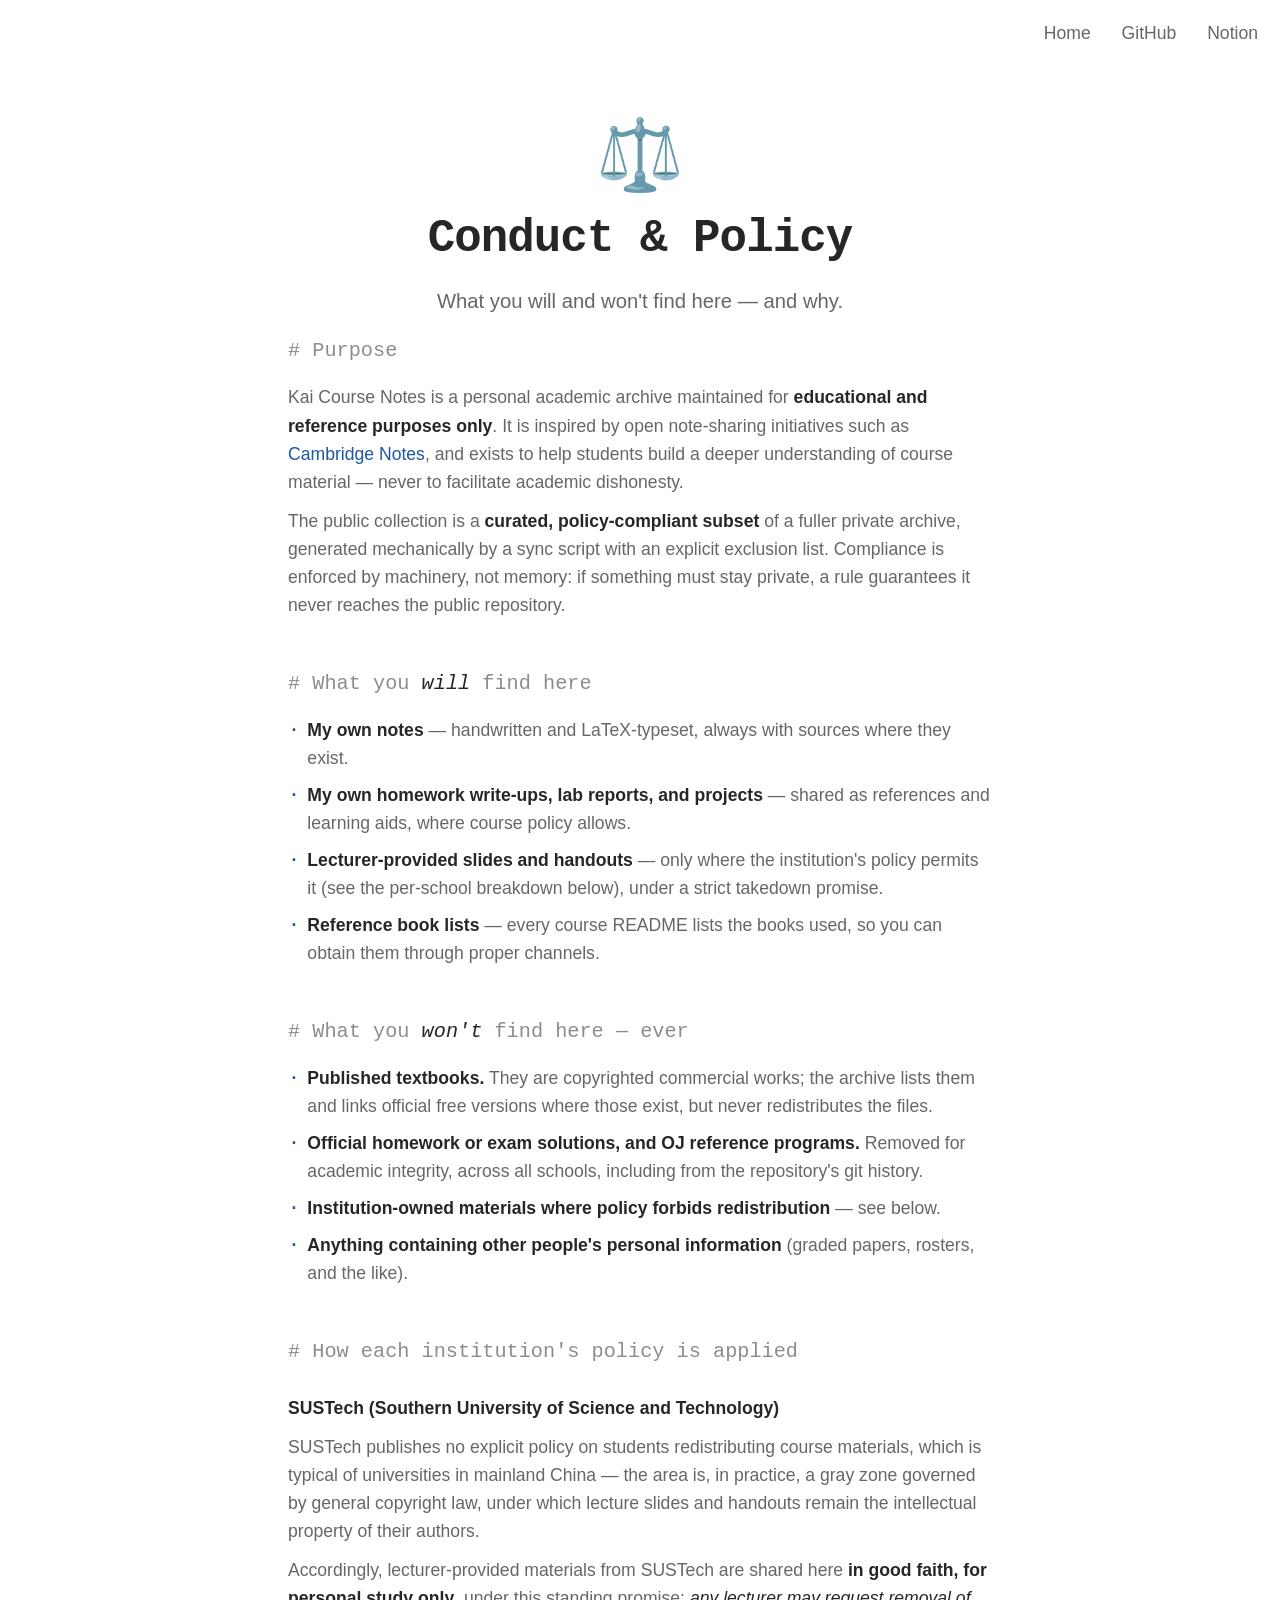
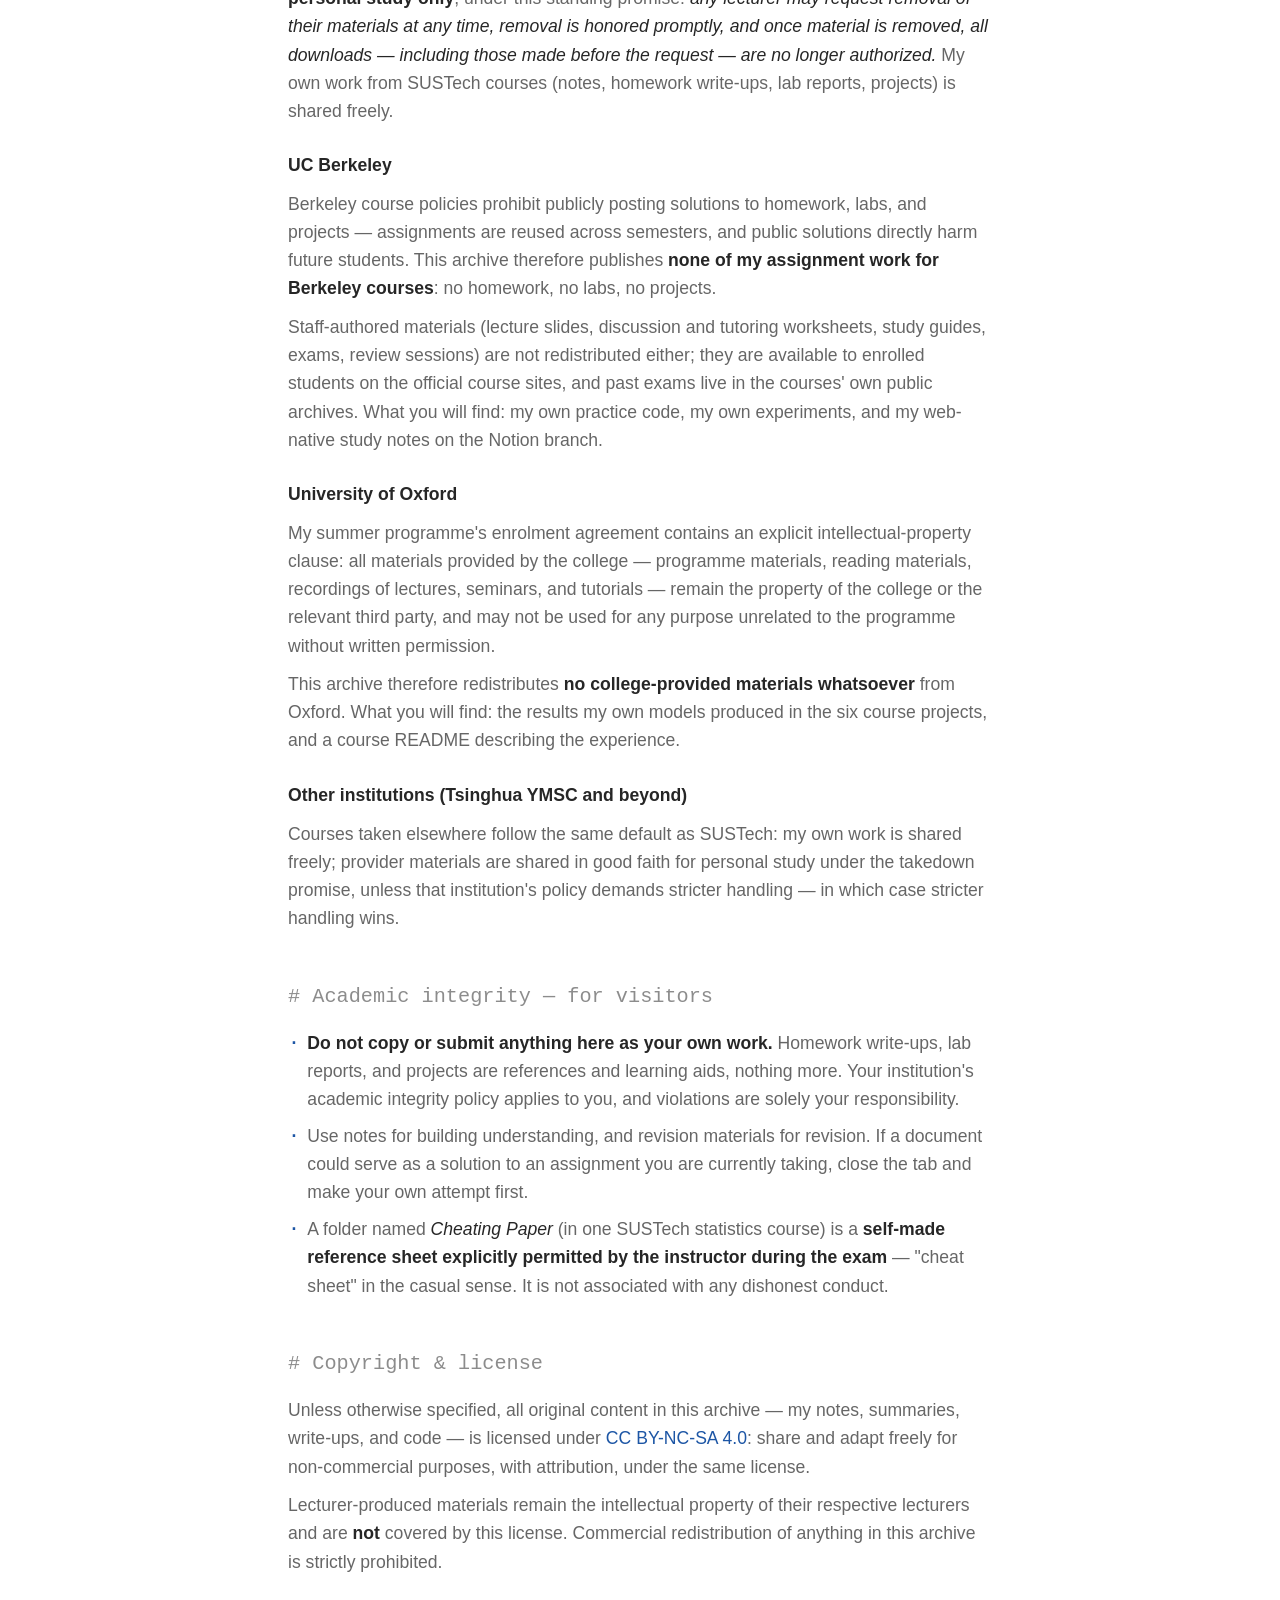
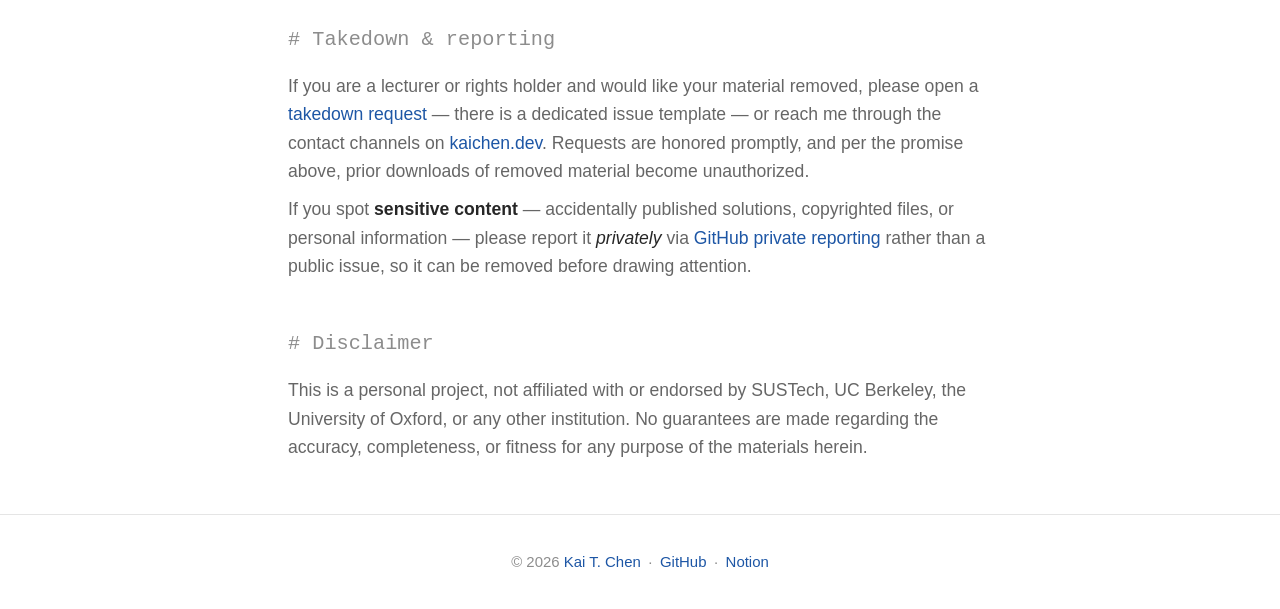
==== conduct.html @ 5faed8dd "Add detailed Conduct & Policy page; nav: drop kaichen.dev, add Conduct Co-Authored-By: Claude Fable " ====
<!DOCTYPE html>
<html lang="en">

<head prefix="og: http://ogp.me/ns#">
	<meta charset="UTF-8"/>

	<title>Code of Conduct &amp; Content Policy — Kai Course Notes</title>

	<meta name="viewport" content="width=device-width, initial-scale=1"/>
	<meta name="description" content="What you will and won't find in Kai Course Notes, how each institution's policy is applied, and how takedown requests work."/>

	<meta property="og:type"        content="website"/>
	<meta property="og:url"         content="https://kai-course-notes.kaichen.dev/conduct"/>
	<meta property="og:title"       content="Code of Conduct &amp; Content Policy — Kai Course Notes"/>
	<meta property="og:description" content="What you will and won't find here, and how each institution's policy is applied."/>
	<meta property="og:locale"      content="en_US"/>
	<meta property="twitter:card"   content="summary"/>

	<link rel="icon" href="data:image/svg+xml,<svg xmlns=%22http://www.w3.org/2000/svg%22 viewBox=%220 0 100 100%22><text y=%22.9em%22 font-size=%2290%22>📚</text></svg>"/>
	<link rel="stylesheet" href="css/main.css"/>
</head>


<body>

<header>
	<nav><ul>
		<li><a href="./">Home</a></li>
		<li><a href="https://github.com/kaiiiichen/Kai-Course-Notes" rel="external">GitHub</a></li>
		<li><a href="https://kai-course-notes.notion.site/main" rel="external">Notion</a></li>
	</ul></nav>
</header>


<main>
	<section id="top">
		<p class="logo" aria-hidden="true">⚖️</p>
		<h1>Conduct &amp; Policy</h1>
		<p class="tagline">What you will and won't find here — and why.</p>
	</section>

	<article class="prose">
		<section>
			<h2>Purpose</h2>
			<p>Kai Course Notes is a personal academic archive maintained for <strong>educational and reference purposes only</strong>. It is inspired by open note-sharing initiatives such as <a href="https://dec41.user.srcf.net/notes/" rel="external">Cambridge Notes</a>, and exists to help students build a deeper understanding of course material — never to facilitate academic dishonesty.</p>
			<p>The public collection is a <strong>curated, policy-compliant subset</strong> of a fuller private archive, generated mechanically by a sync script with an explicit exclusion list. Compliance is enforced by machinery, not memory: if something must stay private, a rule guarantees it never reaches the public repository.</p>
		</section>

		<section>
			<h2>What you <em>will</em> find here</h2>
			<ul>
				<li><strong>My own notes</strong> — handwritten and LaTeX-typeset, always with sources where they exist.</li>
				<li><strong>My own homework write-ups, lab reports, and projects</strong> — shared as references and learning aids, where course policy allows.</li>
				<li><strong>Lecturer-provided slides and handouts</strong> — only where the institution's policy permits it (see the per-school breakdown below), under a strict takedown promise.</li>
				<li><strong>Reference book lists</strong> — every course README lists the books used, so you can obtain them through proper channels.</li>
			</ul>
		</section>

		<section>
			<h2>What you <em>won't</em> find here — ever</h2>
			<ul>
				<li><strong>Published textbooks.</strong> They are copyrighted commercial works; the archive lists them and links official free versions where those exist, but never redistributes the files.</li>
				<li><strong>Official homework or exam solutions, and OJ reference programs.</strong> Removed for academic integrity, across all schools, including from the repository's git history.</li>
				<li><strong>Institution-owned materials where policy forbids redistribution</strong> — see below.</li>
				<li><strong>Anything containing other people's personal information</strong> (graded papers, rosters, and the like).</li>
			</ul>
		</section>

		<section>
			<h2>How each institution's policy is applied</h2>

			<h3>SUSTech (Southern University of Science and Technology)</h3>
			<p>SUSTech publishes no explicit policy on students redistributing course materials, which is typical of universities in mainland China — the area is, in practice, a gray zone governed by general copyright law, under which lecture slides and handouts remain the intellectual property of their authors.</p>
			<p>Accordingly, lecturer-provided materials from SUSTech are shared here <strong>in good faith, for personal study only</strong>, under this standing promise: <em>any lecturer may request removal of their materials at any time, removal is honored promptly, and once material is removed, all downloads — including those made before the request — are no longer authorized.</em> My own work from SUSTech courses (notes, homework write-ups, lab reports, projects) is shared freely.</p>

			<h3>UC Berkeley</h3>
			<p>Berkeley course policies prohibit publicly posting solutions to homework, labs, and projects — assignments are reused across semesters, and public solutions directly harm future students. This archive therefore publishes <strong>none of my assignment work for Berkeley courses</strong>: no homework, no labs, no projects.</p>
			<p>Staff-authored materials (lecture slides, discussion and tutoring worksheets, study guides, exams, review sessions) are not redistributed either; they are available to enrolled students on the official course sites, and past exams live in the courses' own public archives. What you will find: my own practice code, my own experiments, and my web-native study notes on the Notion branch.</p>

			<h3>University of Oxford</h3>
			<p>My summer programme's enrolment agreement contains an explicit intellectual-property clause: all materials provided by the college — programme materials, reading materials, recordings of lectures, seminars, and tutorials — remain the property of the college or the relevant third party, and may not be used for any purpose unrelated to the programme without written permission.</p>
			<p>This archive therefore redistributes <strong>no college-provided materials whatsoever</strong> from Oxford. What you will find: the results my own models produced in the six course projects, and a course README describing the experience.</p>

			<h3>Other institutions (Tsinghua YMSC and beyond)</h3>
			<p>Courses taken elsewhere follow the same default as SUSTech: my own work is shared freely; provider materials are shared in good faith for personal study under the takedown promise, unless that institution's policy demands stricter handling — in which case stricter handling wins.</p>
		</section>

		<section>
			<h2>Academic integrity — for visitors</h2>
			<ul>
				<li><strong>Do not copy or submit anything here as your own work.</strong> Homework write-ups, lab reports, and projects are references and learning aids, nothing more. Your institution's academic integrity policy applies to you, and violations are solely your responsibility.</li>
				<li>Use notes for building understanding, and revision materials for revision. If a document could serve as a solution to an assignment you are currently taking, close the tab and make your own attempt first.</li>
				<li>A folder named <em>Cheating Paper</em> (in one SUSTech statistics course) is a <strong>self-made reference sheet explicitly permitted by the instructor during the exam</strong> — "cheat sheet" in the casual sense. It is not associated with any dishonest conduct.</li>
			</ul>
		</section>

		<section>
			<h2>Copyright &amp; license</h2>
			<p>Unless otherwise specified, all original content in this archive — my notes, summaries, write-ups, and code — is licensed under <a href="https://creativecommons.org/licenses/by-nc-sa/4.0/" rel="external">CC BY-NC-SA 4.0</a>: share and adapt freely for non-commercial purposes, with attribution, under the same license.</p>
			<p>Lecturer-produced materials remain the intellectual property of their respective lecturers and are <strong>not</strong> covered by this license. Commercial redistribution of anything in this archive is strictly prohibited.</p>
		</section>

		<section>
			<h2>Takedown &amp; reporting</h2>
			<p>If you are a lecturer or rights holder and would like your material removed, please open a <a href="https://github.com/kaiiiichen/Kai-Course-Notes/issues/new/choose" rel="external">takedown request</a> — there is a dedicated issue template — or reach me through the contact channels on <a href="https://kaichen.dev" rel="external">kaichen.dev</a>. Requests are honored promptly, and per the promise above, prior downloads of removed material become unauthorized.</p>
			<p>If you spot <strong>sensitive content</strong> — accidentally published solutions, copyrighted files, or personal information — please report it <em>privately</em> via <a href="https://github.com/kaiiiichen/Kai-Course-Notes/security/advisories/new" rel="external">GitHub private reporting</a> rather than a public issue, so it can be removed before drawing attention.</p>
		</section>

		<section>
			<h2>Disclaimer</h2>
			<p>This is a personal project, not affiliated with or endorsed by SUSTech, UC Berkeley, the University of Oxford, or any other institution. No guarantees are made regarding the accuracy, completeness, or fitness for any purpose of the materials herein.</p>
		</section>
	</article>
</main>


<footer>
	<p class="copyright">© 2026 <a href="https://kaichen.dev" rel="external author">Kai T. Chen</a>&ensp;·&ensp;<a href="https://github.com/kaiiiichen/Kai-Course-Notes" rel="external">GitHub</a>&ensp;·&ensp;<a href="https://kai-course-notes.notion.site/main" rel="external">Notion</a></p>
</footer>
</body>
</html>
---- css/main.css ----
@charset "UTF-8";

/* == base ============================================================== */

:root {
	color-scheme: light dark;

	--background: light-dark(white, hsl(220, 18%, 7%));
	--text: light-dark(hsla(0, 0%, 0%, .85), hsla(0, 0%, 100%, .9));
	--secondary-text: light-dark(hsla(0, 0%, 0%, .6), hsla(0, 0%, 100%, .62));
	--tertiary-text: light-dark(hsla(0, 0%, 0%, .45), hsla(0, 0%, 100%, .45));
	--separator: light-dark(hsla(0, 0%, 0%, .1), hsla(0, 0%, 100%, .12));
	--card-background: light-dark(hsla(0, 0%, 0%, .03), hsla(0, 0%, 100%, .05));

	/* scholarly ink blue; brightened on dark surfaces for legibility */
	--ink: hsl(215, 70%, 38%);
	--accent: light-dark(var(--ink), hsl(215, 85%, 70%));

	--mono: ui-monospace, 'SF Mono', 'Menlo', 'Cascadia Mono', monospace;
}

* {
	margin: 0;
	padding: 0;
}

html {
	/* global type scale: all rem-based sizes and widths grow together */
	font-size: 110%;
}

body {
	font: 1rem/1.6 -apple-system, BlinkMacSystemFont, 'SF Pro', 'Helvetica Neue', 'Segoe UI', sans-serif;
	color: var(--text);
	background: var(--background);
	-webkit-text-size-adjust: 100%;
}

a {
	color: var(--accent);
	text-decoration: none;
}
a:hover {
	text-decoration: underline;
}

h2 {
	font-size: 1.5rem;
	font-weight: 600;
	text-align: center;
	margin-block-end: 2rem;
}

main > section {
	padding: 3rem 1.25rem;
}


/* == header ============================================================ */

header nav ul {
	display: flex;
	justify-content: flex-end;
	gap: 1.75rem;
	list-style: none;
	padding: 1.1rem 1.25rem;
}

header nav a {
	color: var(--secondary-text);
	font-size: 1rem;
}
header nav a:hover {
	color: var(--accent);
	text-decoration: none;
}


/* == hero ============================================================== */

#top {
	text-align: center;
	padding-block-start: 3rem;
	padding-block-end: 1rem;
}

.logo {
	font-size: 4rem;
	line-height: 1;
	margin-block-end: 0.75rem;
}

#top h1 {
	font-family: var(--mono);
	font-size: 2.6rem;
	font-weight: 700;
	letter-spacing: -0.02em;
	margin-block-start: 0.5rem;
}

.tagline {
	font-size: 1.15rem;
	color: var(--secondary-text);
	margin-block-start: 0.5rem;
}

#latest {
	margin-block-start: 2rem;
}

.badge {
	display: inline-block;
	padding: 0.65em 1.5em;
	border: 1px solid var(--separator);
	border-radius: 2em;
	font-size: 0.95rem;
	font-weight: 500;
	color: var(--secondary-text);
	background: var(--card-background);
	cursor: default;
}

.phase {
	font-family: var(--mono);
	font-size: 0.8rem;
	color: var(--tertiary-text);
	margin-block-start: 1rem;
}


/* == how =============================================================== */

#how {
	max-width: 60rem;
	margin-inline: auto;
	padding-block-end: 1rem;
}

#how > div {
	display: grid;
	grid-template-columns: repeat(auto-fit, minmax(16rem, 1fr));
	gap: 1.25rem;
}

#how > div > section {
	padding: 1.4rem 1.5rem;
	background: var(--card-background);
	border-radius: 14px;
}

#how h3 {
	font-size: 1.05rem;
	font-weight: 600;
	margin-block-end: 0.4rem;
}

#how p {
	font-size: 0.925rem;
	color: var(--secondary-text);
}


/* == course sections =================================================== */

#sustech, #berkeley, #oxford, #other {
	max-width: 60rem;
	margin-inline: auto;
}

#sustech h2, #berkeley h2, #oxford h2, #other h2 {
	font-family: var(--mono);
	font-weight: 500;
	color: var(--tertiary-text);
}
#sustech h2::before, #berkeley h2::before, #oxford h2::before, #other h2::before {
	content: '# ';
}

.group {
	font-family: var(--mono);
	font-size: 0.85rem;
	font-weight: 500;
	letter-spacing: 0.08em;
	text-transform: uppercase;
	color: var(--tertiary-text);
	margin-block: 1.75rem 0.9rem;
}

.grid {
	display: grid;
	grid-template-columns: repeat(auto-fill, minmax(16rem, 1fr));
	gap: 1.25rem;
}

.card {
	display: flex;
	flex-direction: column;
	padding: 1.3rem 1.5rem;
	background: var(--card-background);
	border-radius: 14px;
}

.card .code {
	font-family: var(--mono);
	font-size: 0.75rem;
	letter-spacing: 0.06em;
	color: var(--tertiary-text);
}

.card h3 {
	font-size: 1rem;
	font-weight: 600;
	line-height: 1.4;
	margin-block: 0.25rem 0.35rem;
}

.card h3 a {
	color: var(--text);
}
.card h3 a:hover {
	color: var(--accent);
	text-decoration: none;
}

.card .term {
	font-size: 0.85rem;
	color: var(--tertiary-text);
}

.card .links {
	margin-block-start: auto;
	padding-block-start: 0.8rem;
	font-size: 0.875rem;
	font-weight: 500;
}

.card .links a + a {
	margin-inline-start: 1.1rem;
}


/* == develop =========================================================== */

#develop {
	text-align: center;
	padding-block: 4.5rem;
}

#develop h3 {
	font-size: 1.05rem;
	font-weight: 600;
}

#develop p {
	color: var(--secondary-text);
	max-width: 32rem;
	margin: 0.5rem auto 0;
}

#develop .github {
	display: inline-block;
	margin-block-start: 1.75rem;
	padding: 0.65em 1.5em;
	border: 1px solid var(--accent);
	border-radius: 2em;
	font-size: 0.95rem;
	font-weight: 500;
}
#develop .github:hover {
	background: var(--accent);
	color: var(--background);
	text-decoration: none;
}


/* == footer ============================================================ */

footer {
	border-block-start: 1px solid var(--separator);
	padding: 2rem 1.5rem;
	text-align: center;
}

footer .copyright {
	font-size: 0.85rem;
	color: var(--tertiary-text);
}


/* == prose (conduct page) ============================================== */

.prose {
	max-width: 40rem;
	margin-inline: auto;
	padding: 0 1.25rem 3rem;
}

.prose section + section {
	margin-block-start: 2.75rem;
}

.prose h2 {
	font-family: var(--mono);
	font-size: 1.15rem;
	font-weight: 500;
	text-align: start;
	color: var(--tertiary-text);
	margin-block-end: 0.9rem;
}
.prose h2::before { content: '# '; }

.prose h3 {
	font-size: 1rem;
	font-weight: 600;
	margin-block: 1.5rem 0.4rem;
}

.prose p {
	color: var(--secondary-text);
	margin-block-start: 0.6rem;
}

.prose strong, .prose em {
	color: var(--text);
}

.prose ul {
	list-style: none;
	margin-block-start: 0.6rem;
}

.prose li {
	color: var(--secondary-text);
	padding-inline-start: 1.1rem;
	position: relative;
}

.prose li + li {
	margin-block-start: 0.5rem;
}

.prose li::before {
	content: '·';
	position: absolute;
	inset-inline-start: 0.2rem;
	color: var(--accent);
	font-weight: 700;
}
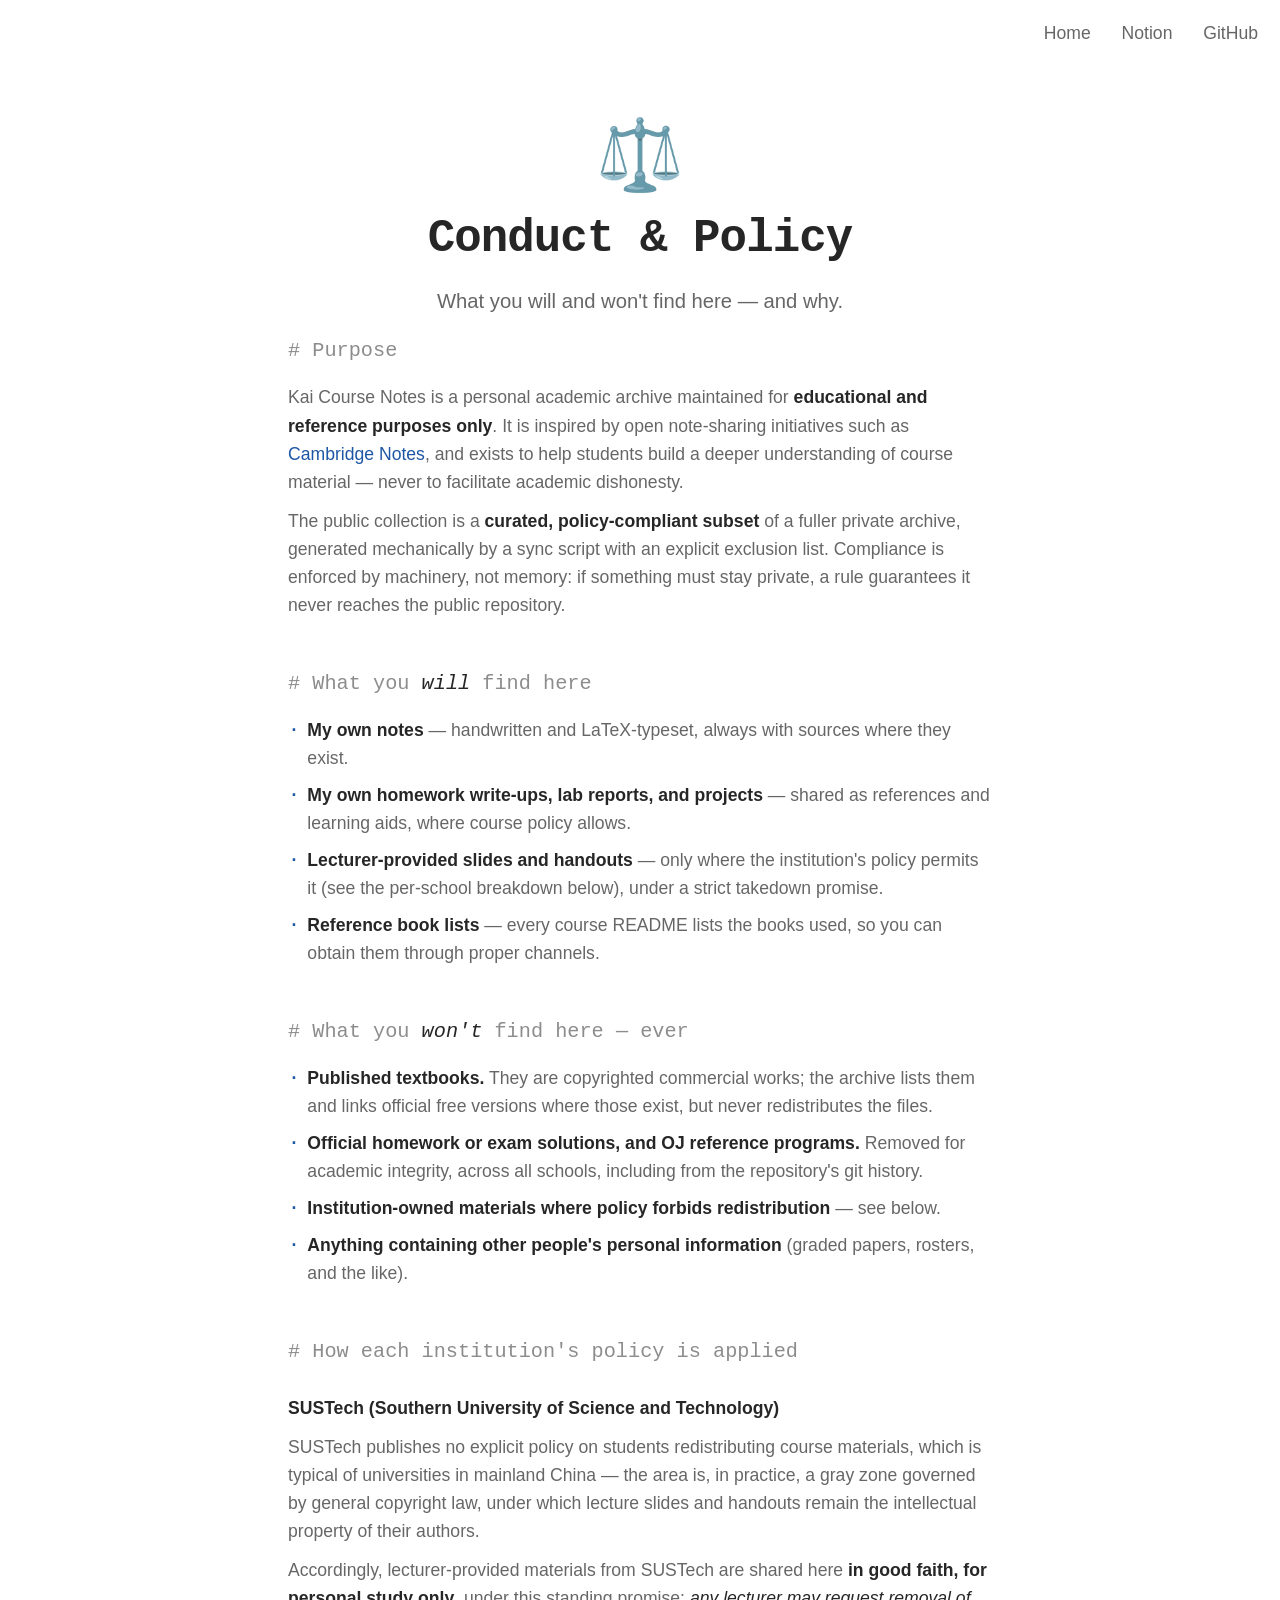
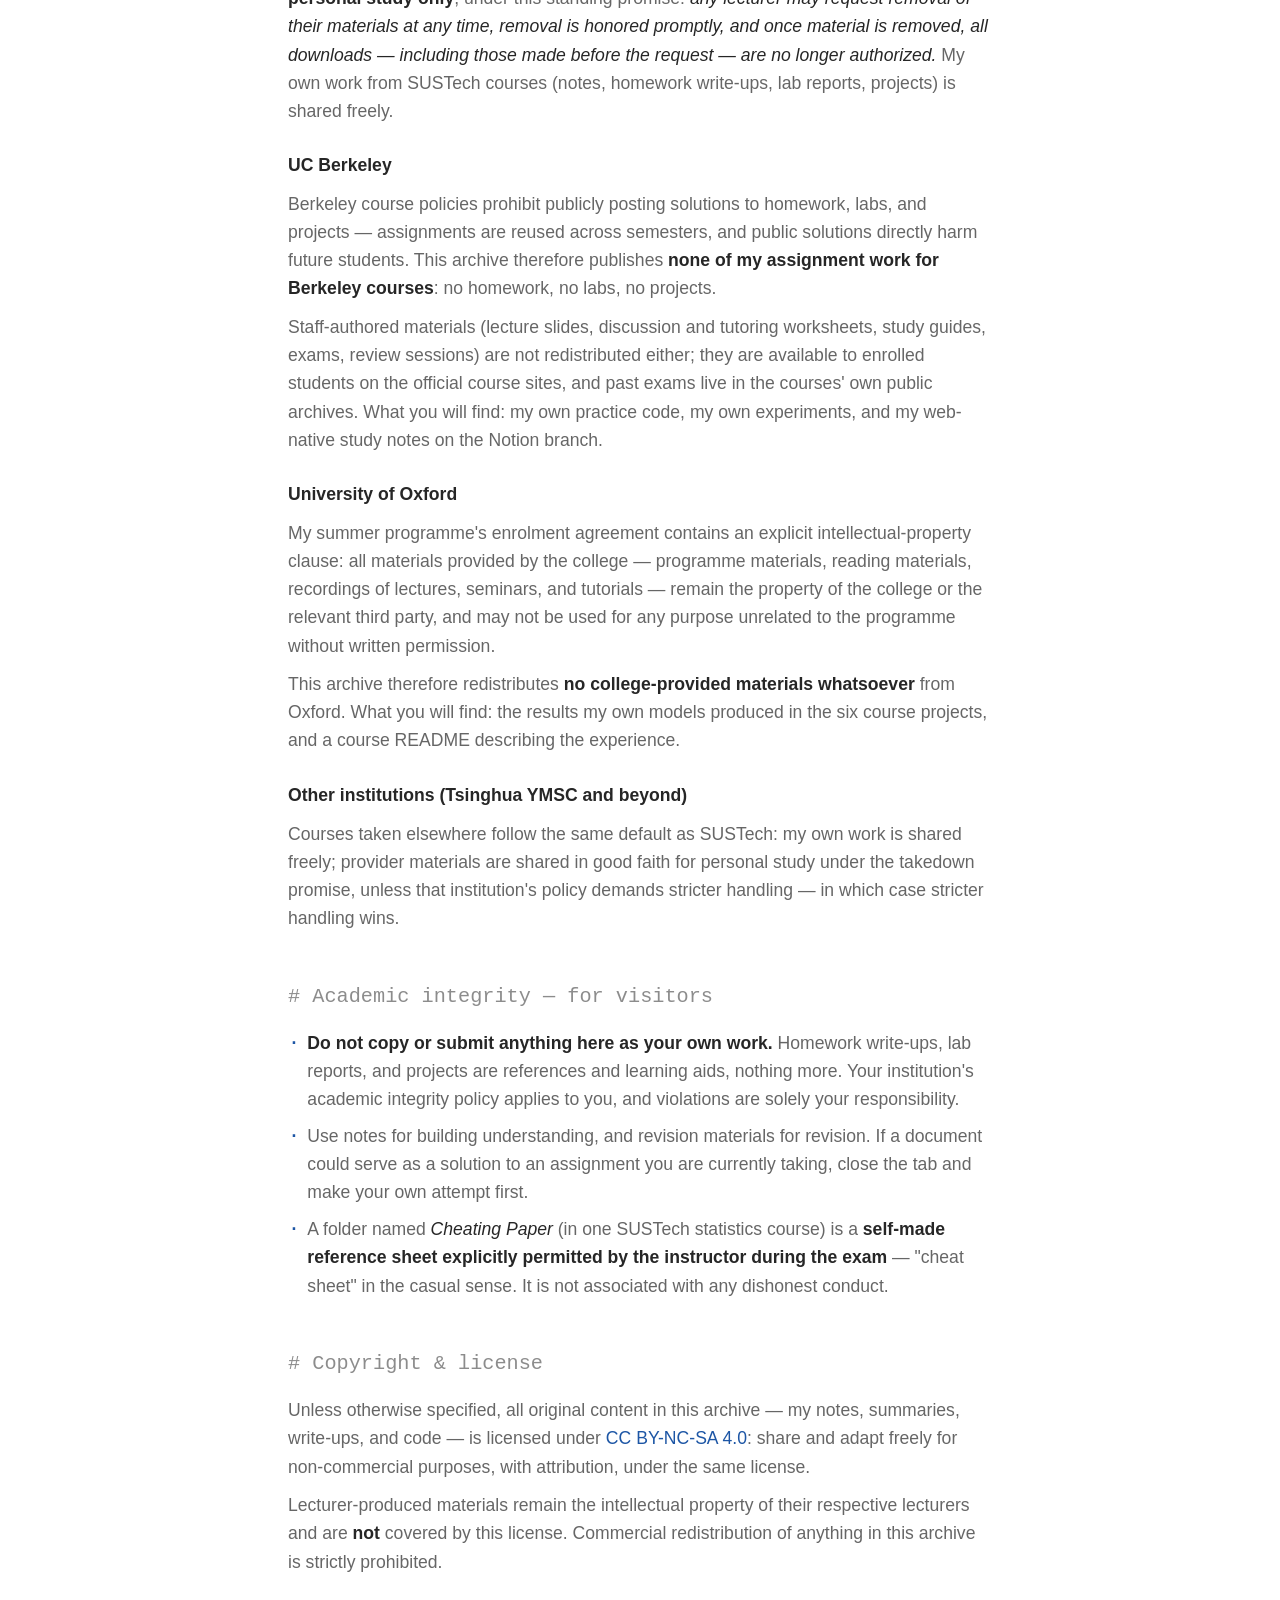
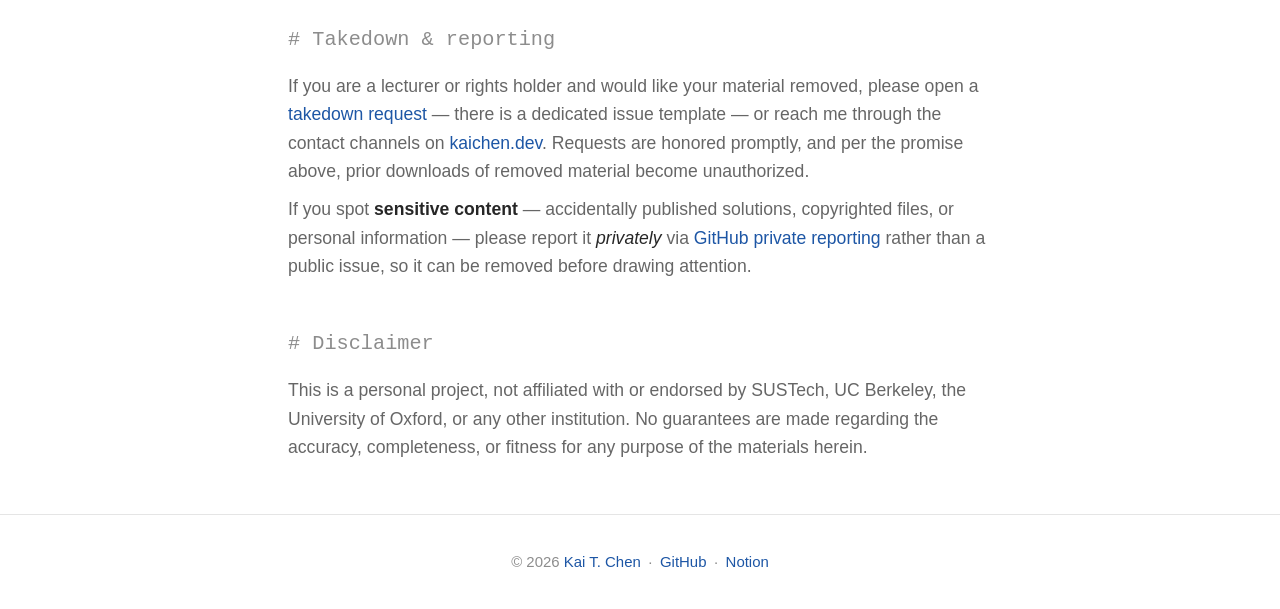
==== commit eaf66140: "Nav order: Conduct · Notion · GitHub Co-Authored-By: Claude Fable 5 <noreply@anthropic.com>" ====
--- a/conduct.html
+++ b/conduct.html
@@ -26,8 +26,8 @@
 <header>
 	<nav><ul>
 		<li><a href="./">Home</a></li>
+		<li><a href="https://kai-course-notes.notion.site/main" rel="external">Notion</a></li>
 		<li><a href="https://github.com/kaiiiichen/Kai-Course-Notes" rel="external">GitHub</a></li>
-		<li><a href="https://kai-course-notes.notion.site/main" rel="external">Notion</a></li>
 	</ul></nav>
 </header>
 
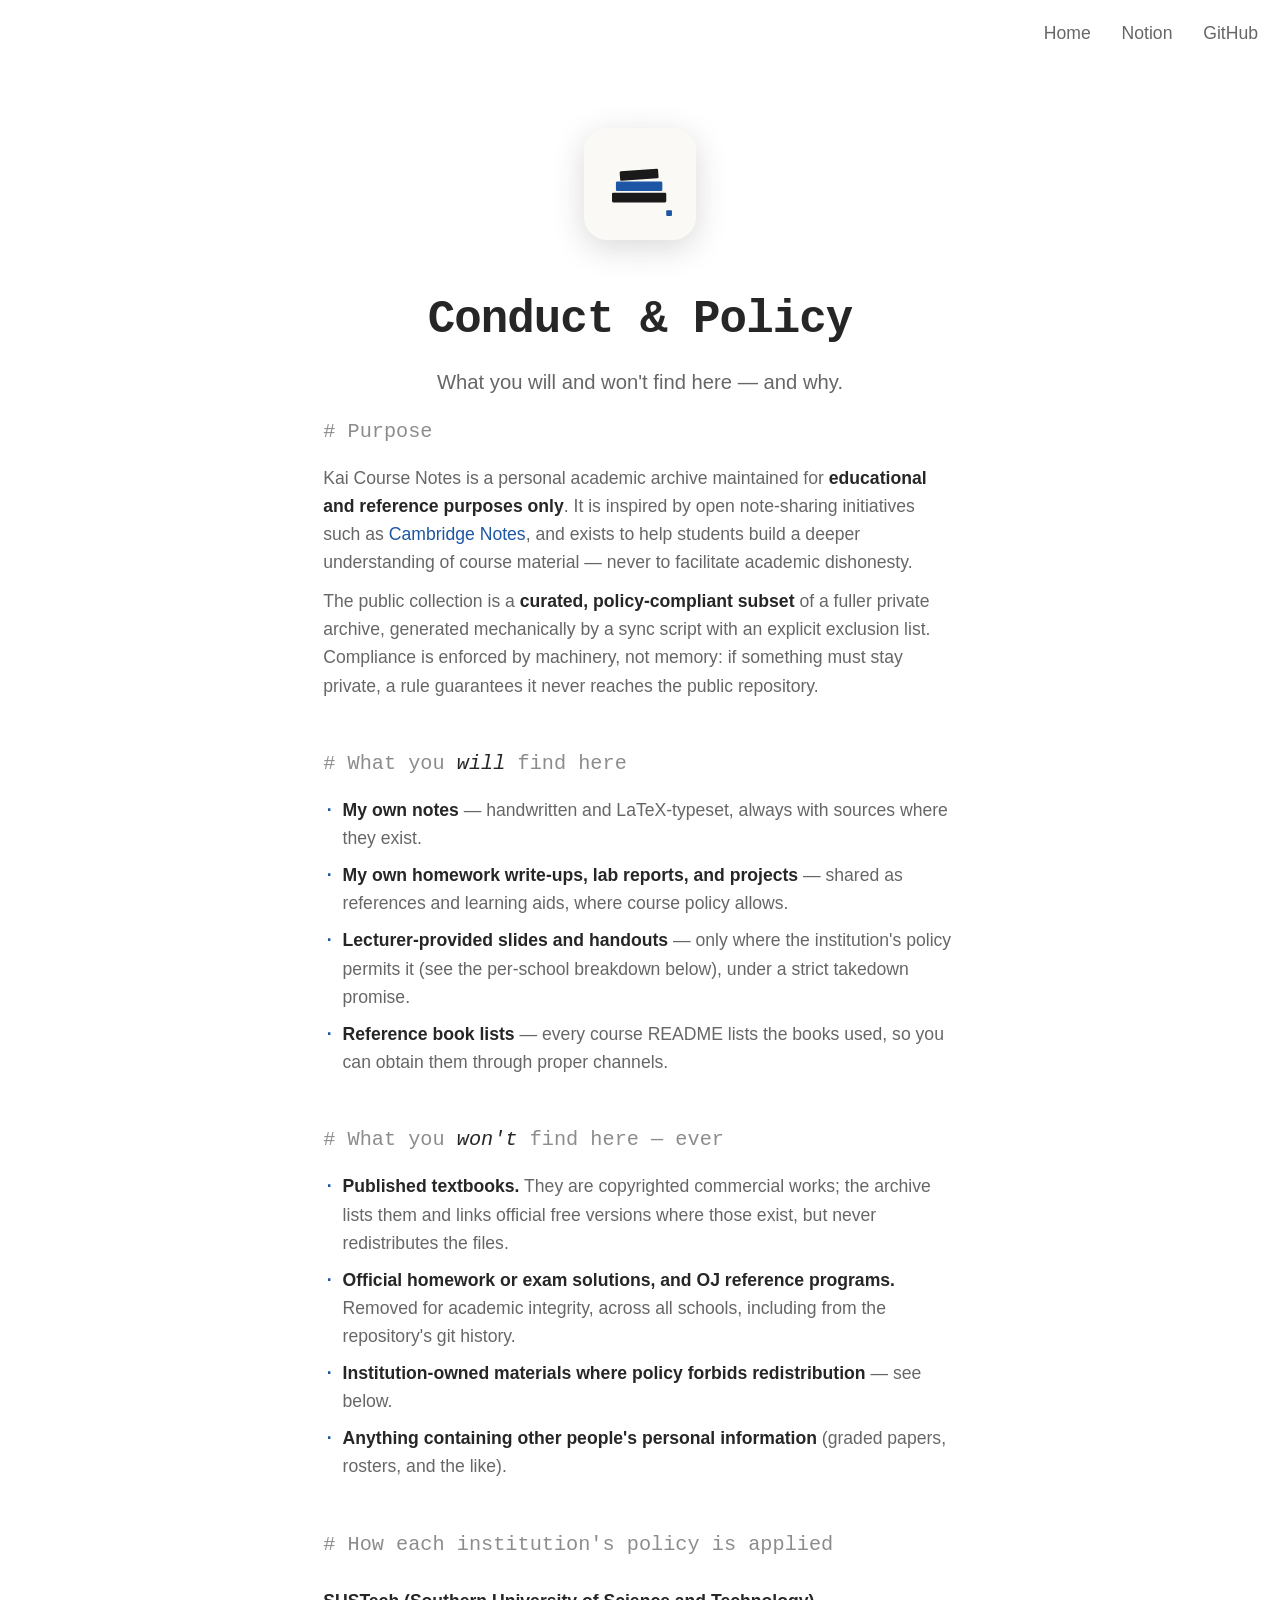
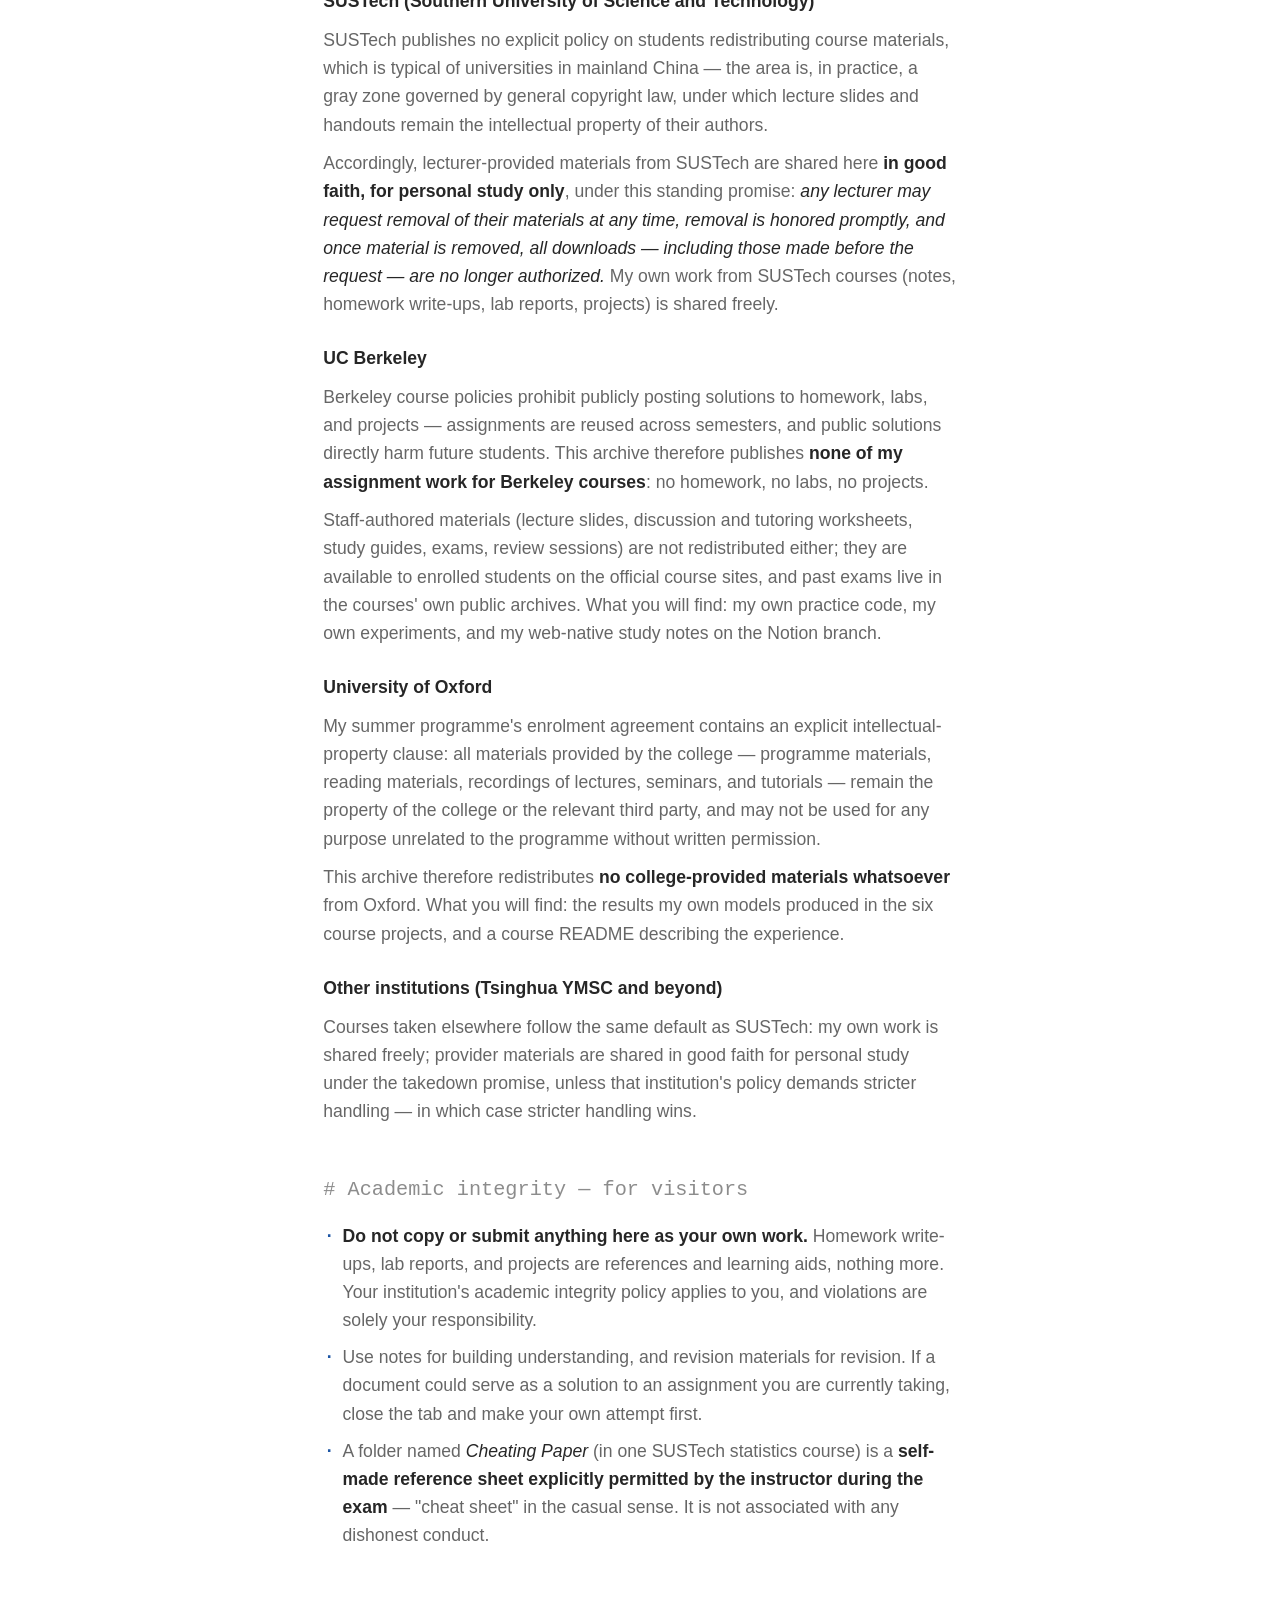
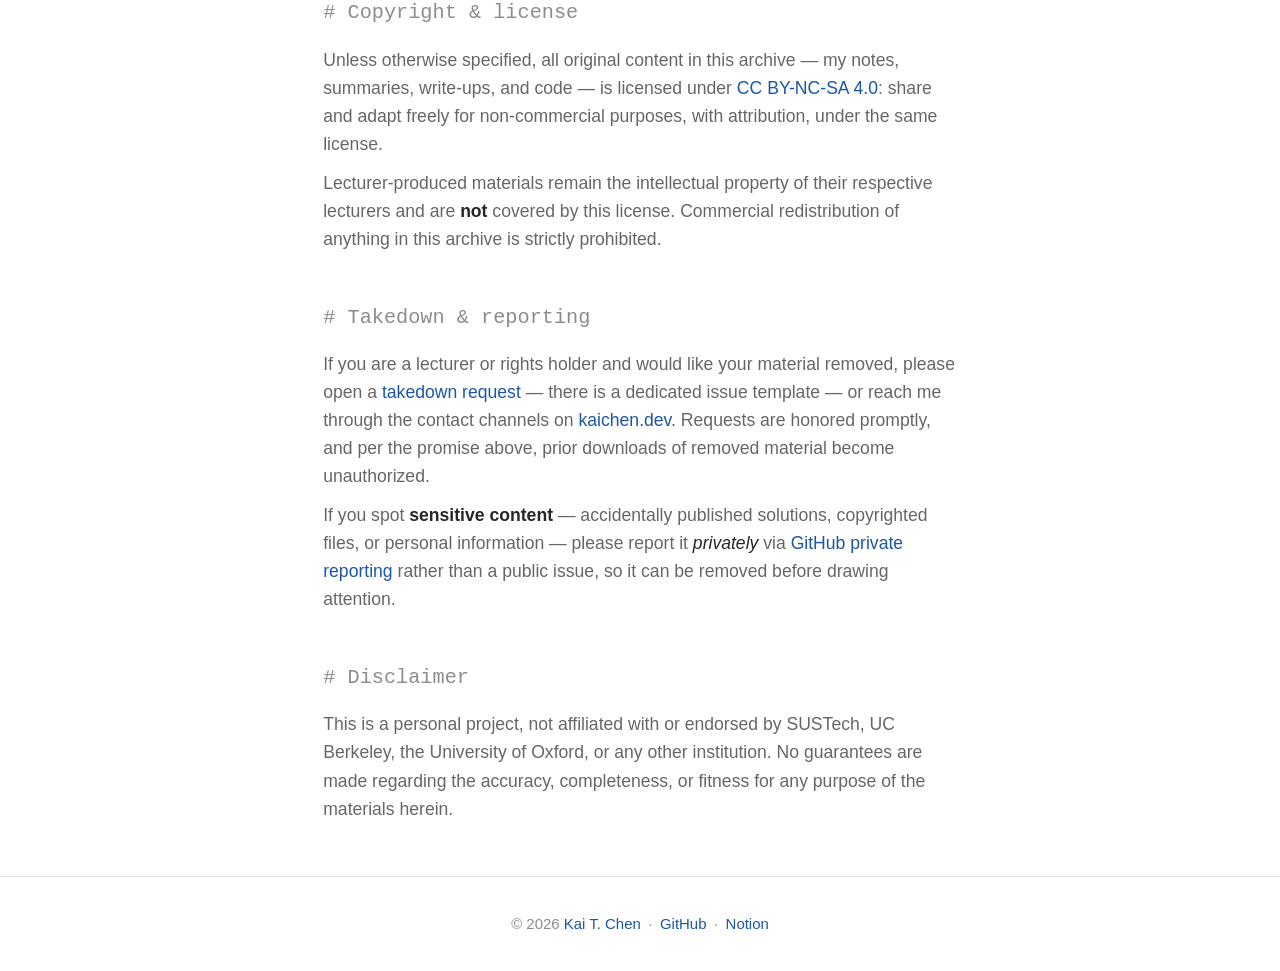
==== commit 9ab581c9: "Precise style alignment with sibling sites (SVG logo tile with shadow, hero metrics, type scale) + f" ====
--- a/conduct.html
+++ b/conduct.html
@@ -10,13 +10,13 @@
 	<meta name="description" content="What you will and won't find in Kai Course Notes, how each institution's policy is applied, and how takedown requests work."/>
 
 	<meta property="og:type"        content="website"/>
-	<meta property="og:url"         content="https://kai-course-notes.kaichen.dev/conduct"/>
+	<meta property="og:url"         content="https://kai-course-notes.kaichen.dev/conduct.html"/>
 	<meta property="og:title"       content="Code of Conduct &amp; Content Policy — Kai Course Notes"/>
 	<meta property="og:description" content="What you will and won't find here, and how each institution's policy is applied."/>
 	<meta property="og:locale"      content="en_US"/>
 	<meta property="twitter:card"   content="summary"/>
 
-	<link rel="icon" href="data:image/svg+xml,<svg xmlns=%22http://www.w3.org/2000/svg%22 viewBox=%220 0 100 100%22><text y=%22.9em%22 font-size=%2290%22>📚</text></svg>"/>
+	<link rel="icon" href="img/logo.svg" type="image/svg+xml"/>
 	<link rel="stylesheet" href="css/main.css"/>
 </head>
 
@@ -34,7 +34,7 @@
 
 <main>
 	<section id="top">
-		<p class="logo" aria-hidden="true">⚖️</p>
+		<img src="img/logo.svg" width="112" height="112" class="logo" alt="Kai Course Notes logo"/>
 		<h1>Conduct &amp; Policy</h1>
 		<p class="tagline">What you will and won't find here — and why.</p>
 	</section>
--- a/css/main.css
+++ b/css/main.css
@@ -51,6 +51,11 @@
 	margin-block-end: 2rem;
 }
 
+h3 {
+	font-size: 1.05rem;
+	font-weight: 600;
+}
+
 main > section {
 	padding: 3rem 1.25rem;
 }
@@ -80,14 +85,14 @@
 
 #top {
 	text-align: center;
-	padding-block-start: 3rem;
+	padding-block-start: 3.5rem;
 	padding-block-end: 1rem;
 }
 
 .logo {
-	font-size: 4rem;
-	line-height: 1;
-	margin-block-end: 0.75rem;
+	border-radius: 24px;
+	box-shadow: 0 8px 32px light-dark(hsla(0, 10%, 20%, .18), hsla(0, 0%, 0%, .55));
+	margin-block-end: 1.5rem;
 }
 
 #top h1 {
@@ -148,9 +153,10 @@
 	border-radius: 14px;
 }
 
-#how h3 {
+#how h2 {
 	font-size: 1.05rem;
 	font-weight: 600;
+	text-align: start;
 	margin-block-end: 0.4rem;
 }
 
@@ -208,8 +214,6 @@
 }
 
 .card h3 {
-	font-size: 1rem;
-	font-weight: 600;
 	line-height: 1.4;
 	margin-block: 0.25rem 0.35rem;
 }
@@ -290,7 +294,7 @@
 /* == prose (conduct page) ============================================== */
 
 .prose {
-	max-width: 40rem;
+	max-width: 36rem;
 	margin-inline: auto;
 	padding: 0 1.25rem 3rem;
 }
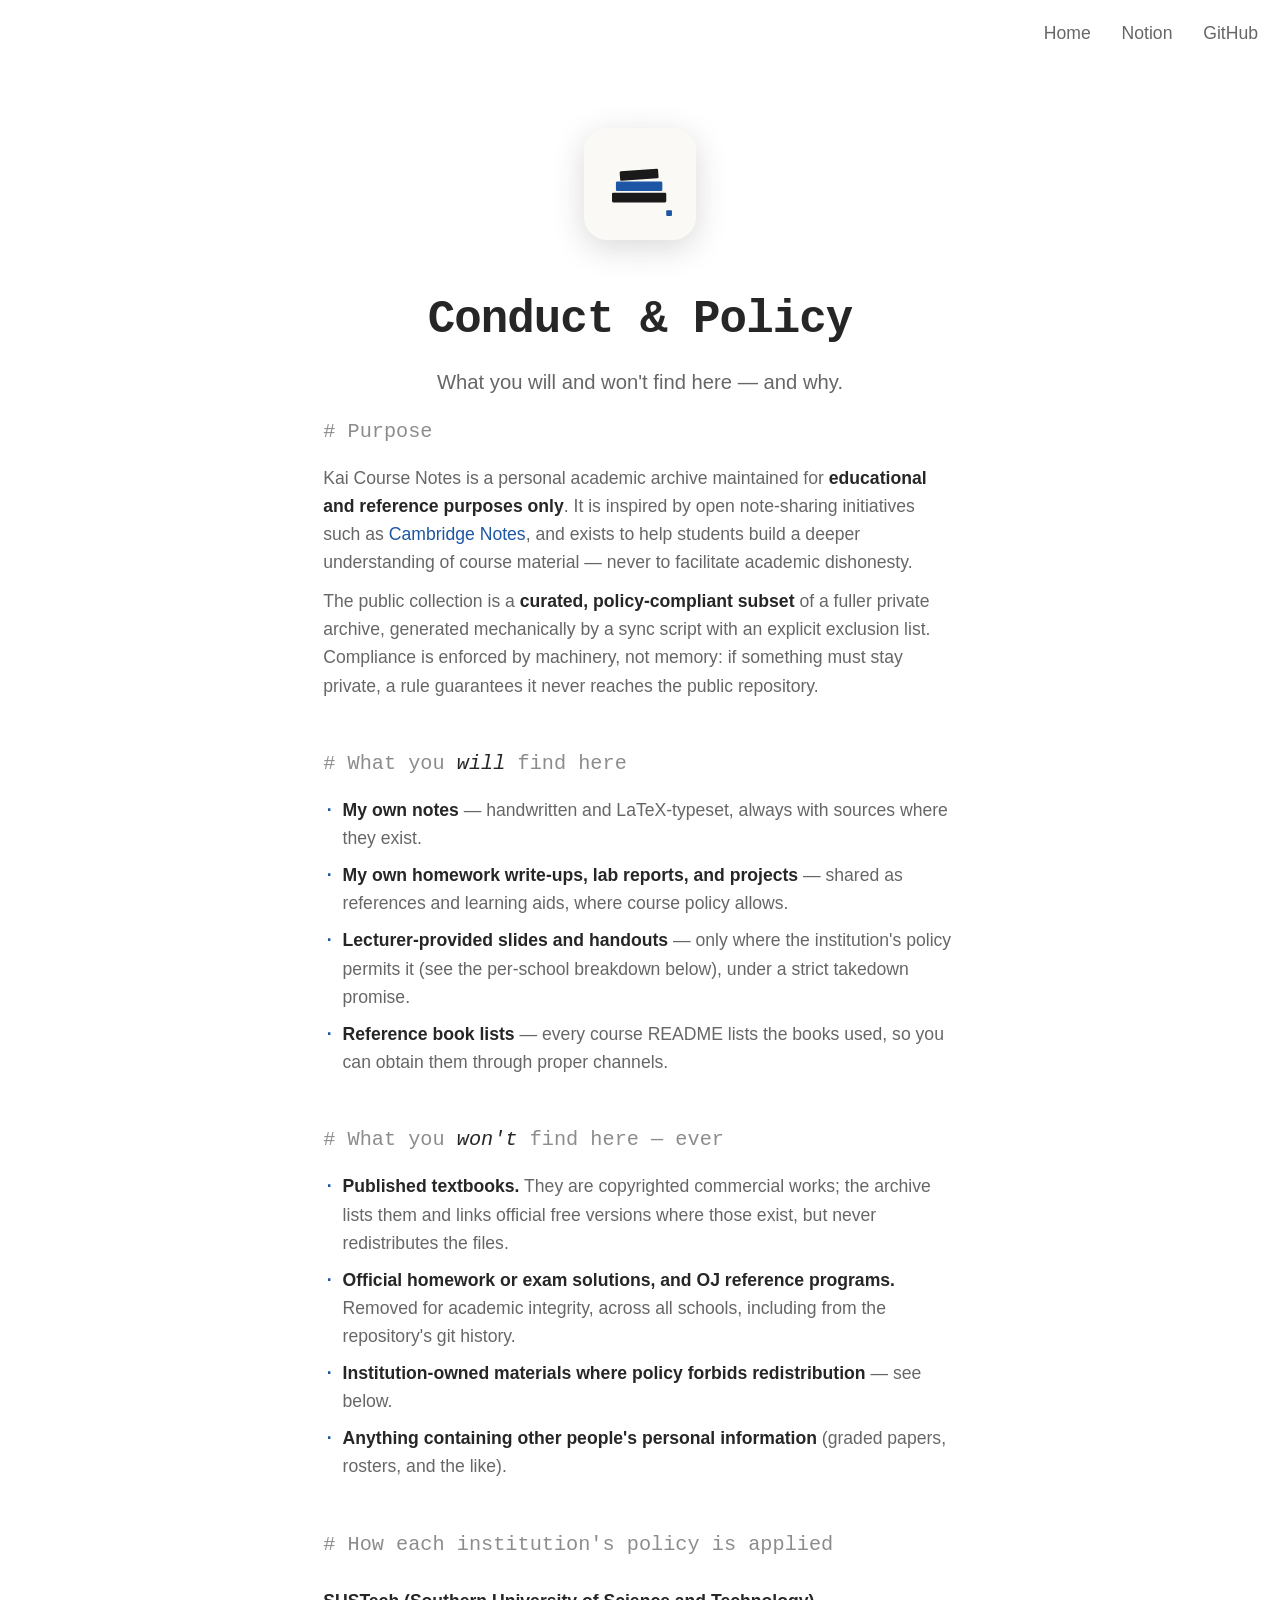
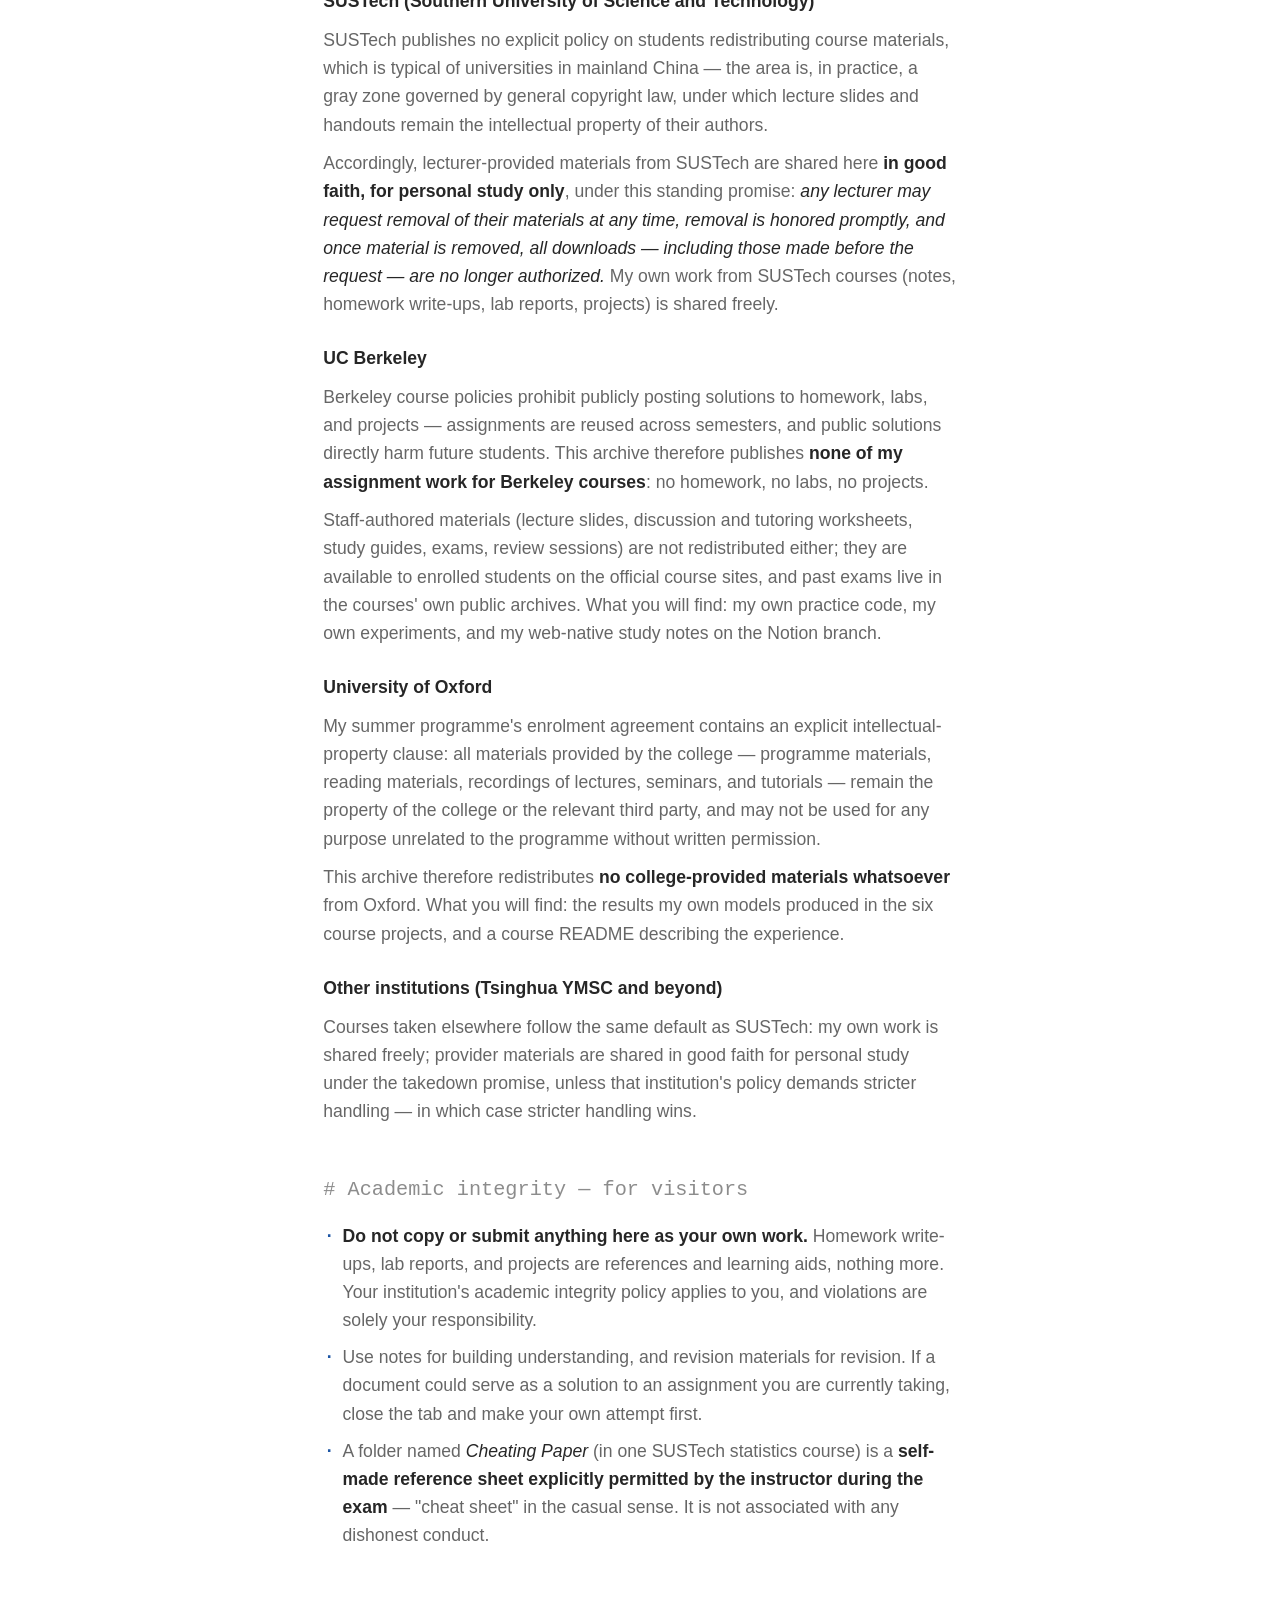
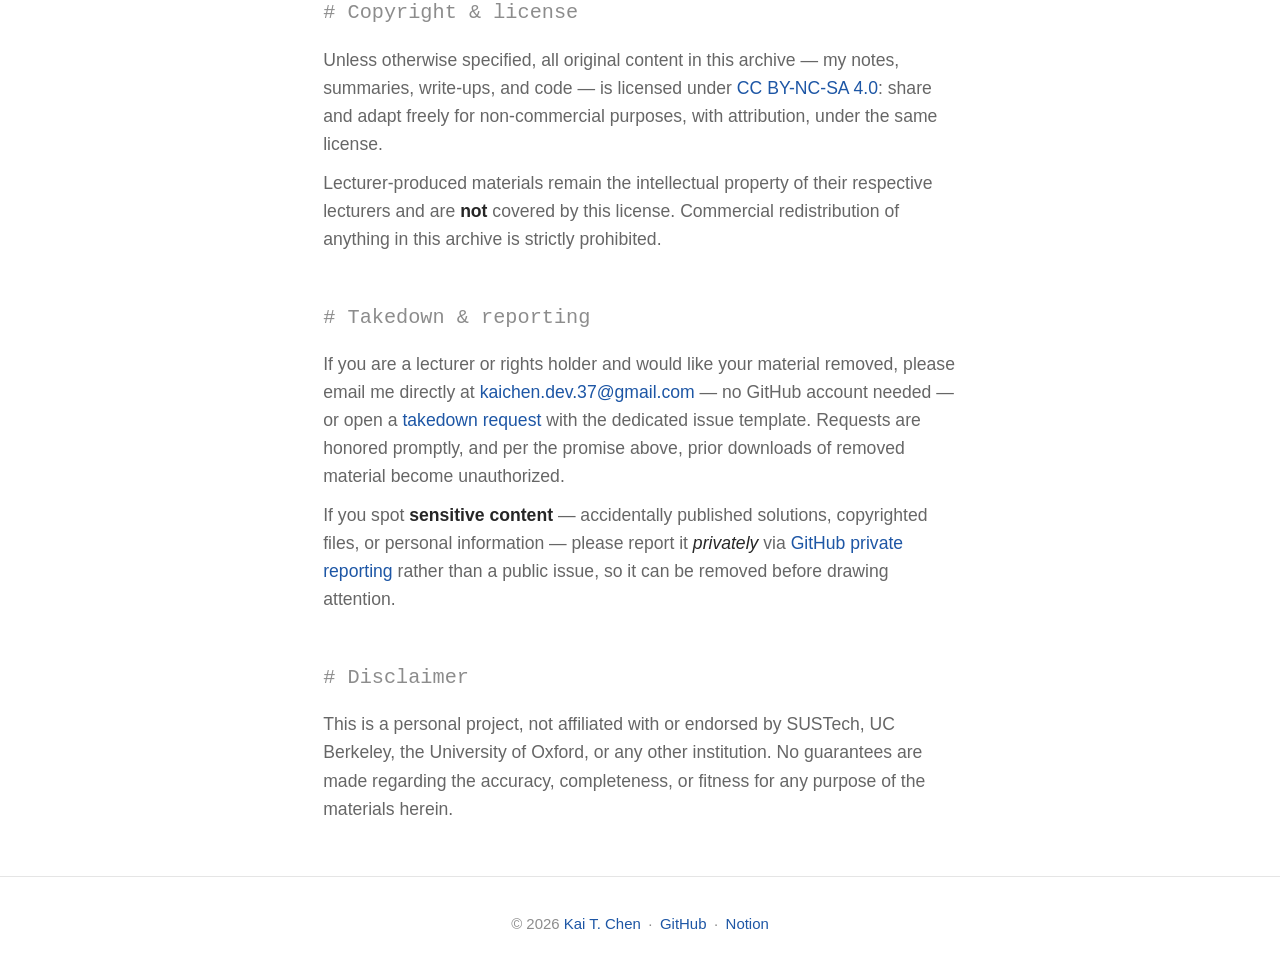
==== commit 0a105221: "Contact section for instructors (mailto button, matching Everything-in-the-open format) Co-Authored-" ====
--- a/conduct.html
+++ b/conduct.html
@@ -102,7 +102,7 @@
 
 		<section>
 			<h2>Takedown &amp; reporting</h2>
-			<p>If you are a lecturer or rights holder and would like your material removed, please open a <a href="https://github.com/kaiiiichen/Kai-Course-Notes/issues/new/choose" rel="external">takedown request</a> — there is a dedicated issue template — or reach me through the contact channels on <a href="https://kaichen.dev" rel="external">kaichen.dev</a>. Requests are honored promptly, and per the promise above, prior downloads of removed material become unauthorized.</p>
+			<p>If you are a lecturer or rights holder and would like your material removed, please email me directly at <a href="mailto:kaichen.dev.37@gmail.com">kaichen.dev.37@gmail.com</a> — no GitHub account needed — or open a <a href="https://github.com/kaiiiichen/Kai-Course-Notes/issues/new/choose" rel="external">takedown request</a> with the dedicated issue template. Requests are honored promptly, and per the promise above, prior downloads of removed material become unauthorized.</p>
 			<p>If you spot <strong>sensitive content</strong> — accidentally published solutions, copyrighted files, or personal information — please report it <em>privately</em> via <a href="https://github.com/kaiiiichen/Kai-Course-Notes/security/advisories/new" rel="external">GitHub private reporting</a> rather than a public issue, so it can be removed before drawing attention.</p>
 		</section>
 
--- a/css/main.css
+++ b/css/main.css
@@ -243,7 +243,38 @@
 }
 
 
-/* == develop =========================================================== */
+/* == contact + develop ================================================= */
+
+#contact {
+	text-align: center;
+	padding-block: 4.5rem 0;
+}
+
+#contact h3 {
+	font-size: 1.05rem;
+	font-weight: 600;
+}
+
+#contact p {
+	color: var(--secondary-text);
+	max-width: 32rem;
+	margin: 0.5rem auto 0;
+}
+
+#contact .github {
+	display: inline-block;
+	margin-block-start: 1.75rem;
+	padding: 0.65em 1.5em;
+	border: 1px solid var(--accent);
+	border-radius: 2em;
+	font-size: 0.95rem;
+	font-weight: 500;
+}
+#contact .github:hover {
+	background: var(--accent);
+	color: var(--background);
+	text-decoration: none;
+}
 
 #develop {
 	text-align: center;
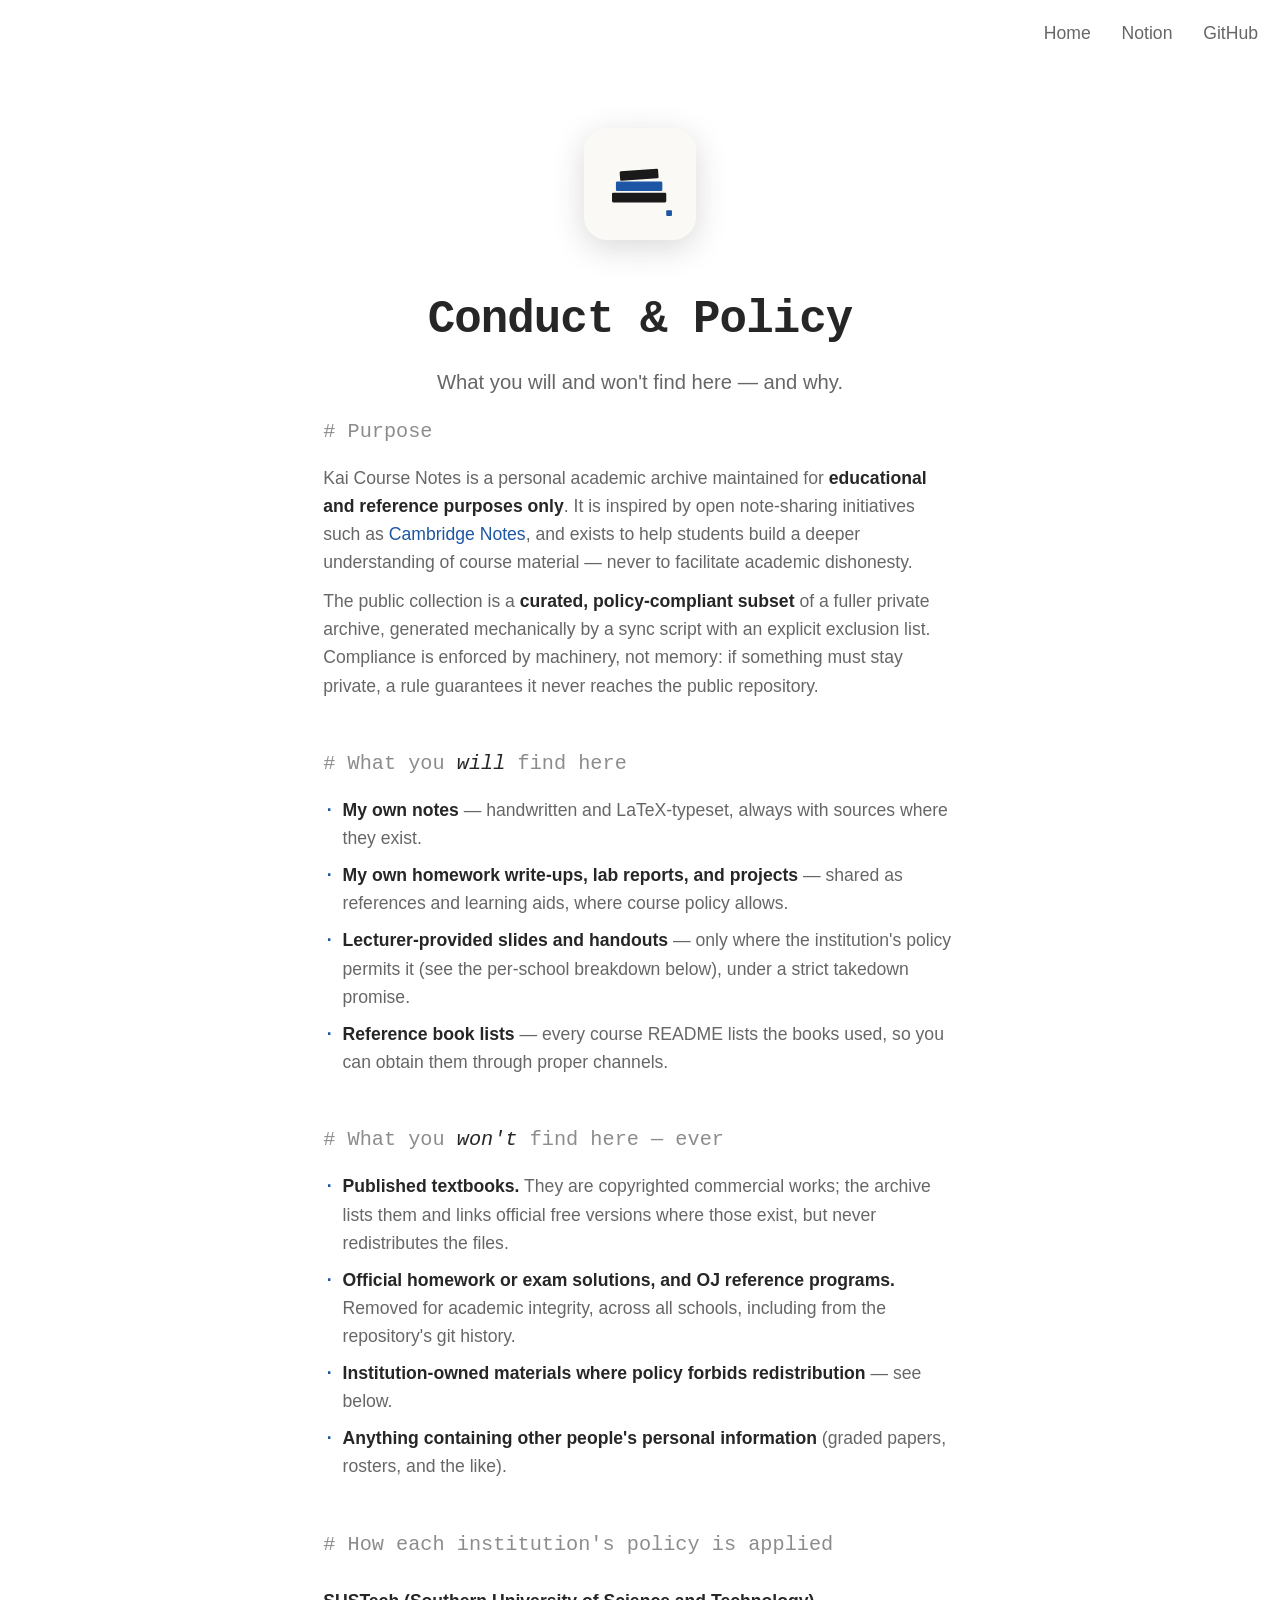
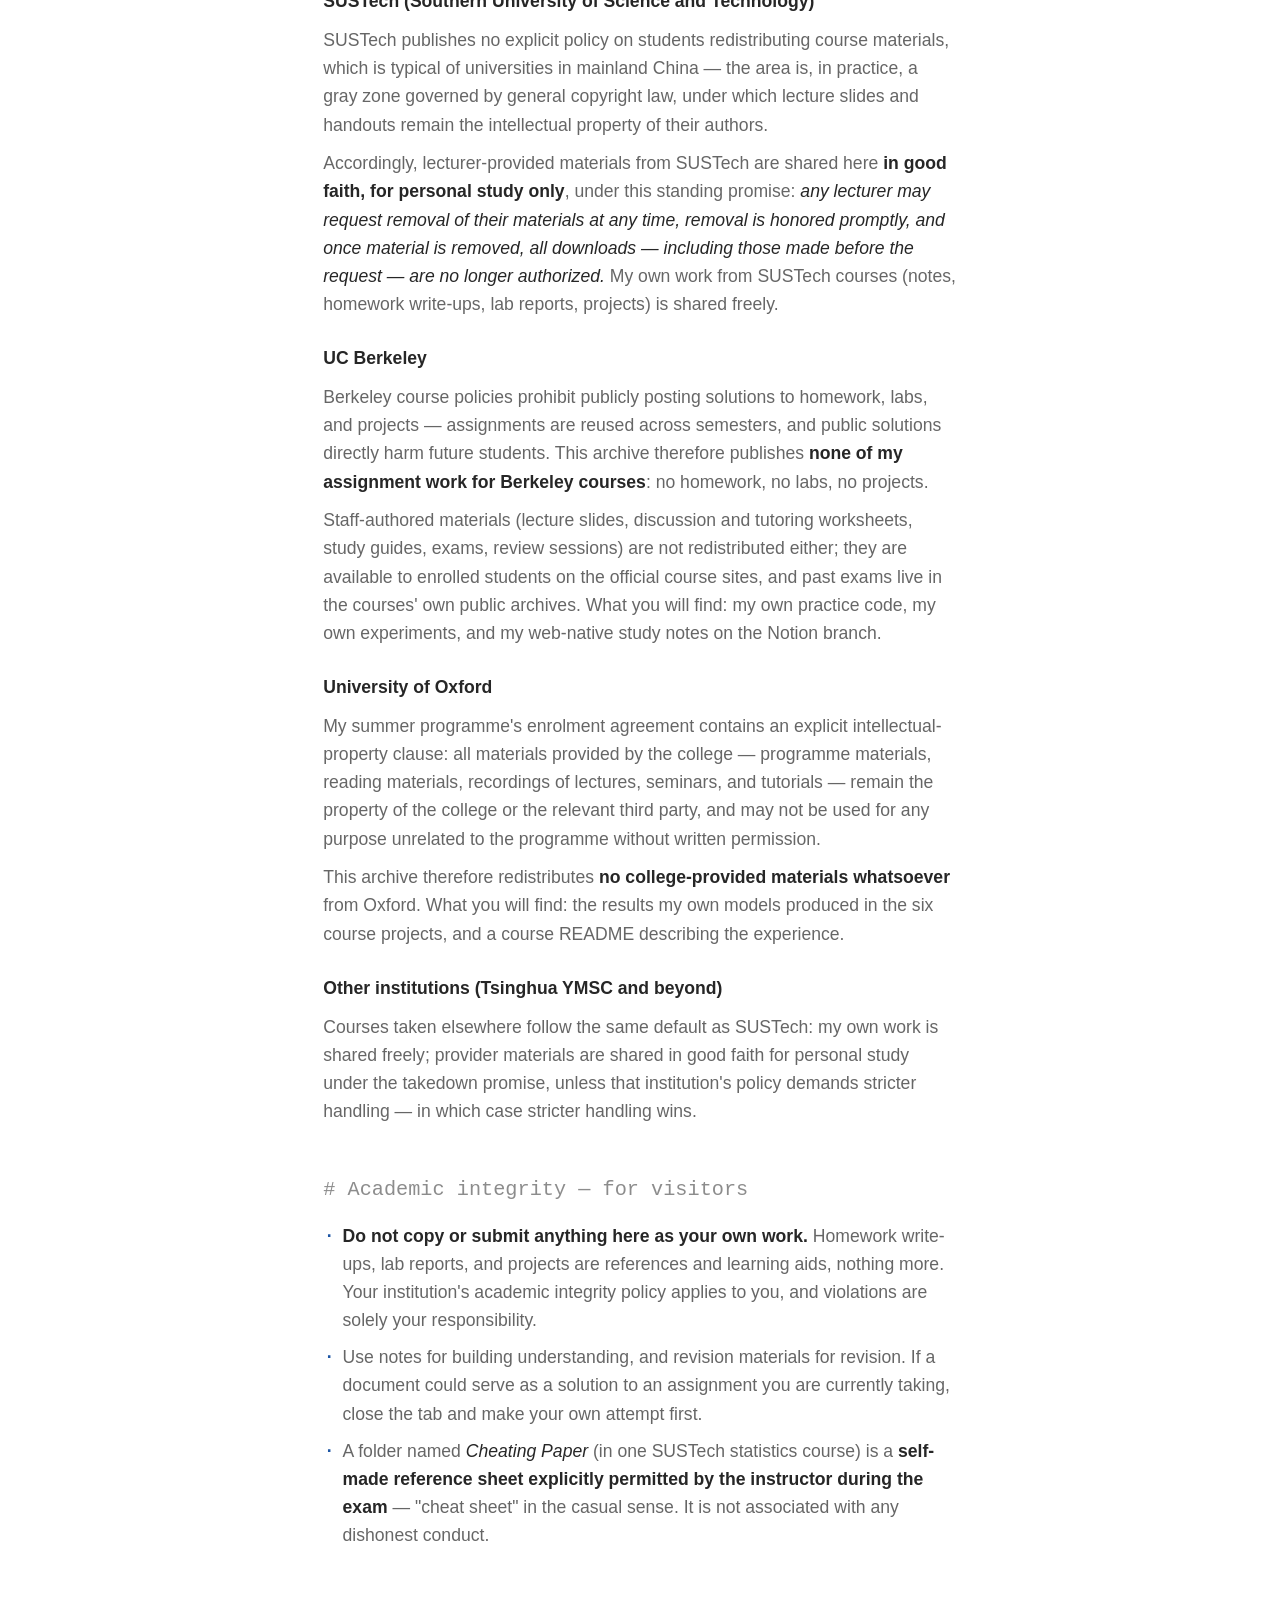
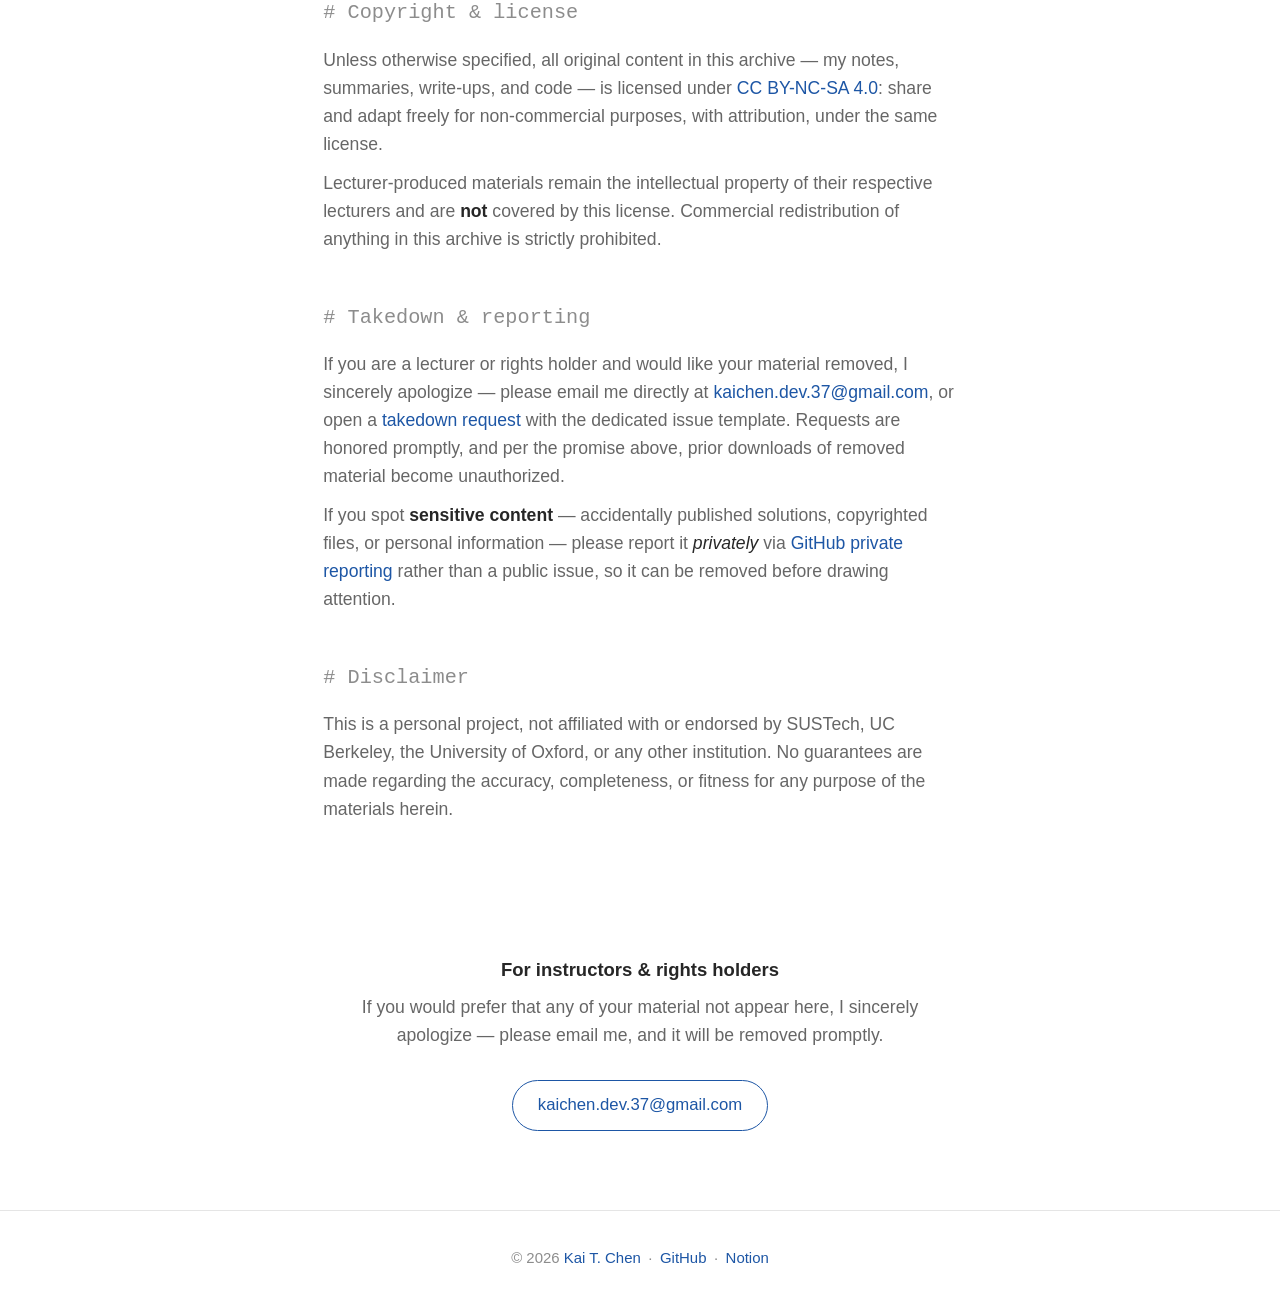
==== commit 9d959b2e: "Contact copy: apologize first, drop awkward line; add contact block to Conduct page Co-Authored-By: " ====
--- a/conduct.html
+++ b/conduct.html
@@ -102,7 +102,7 @@
 
 		<section>
 			<h2>Takedown &amp; reporting</h2>
-			<p>If you are a lecturer or rights holder and would like your material removed, please email me directly at <a href="mailto:kaichen.dev.37@gmail.com">kaichen.dev.37@gmail.com</a> — no GitHub account needed — or open a <a href="https://github.com/kaiiiichen/Kai-Course-Notes/issues/new/choose" rel="external">takedown request</a> with the dedicated issue template. Requests are honored promptly, and per the promise above, prior downloads of removed material become unauthorized.</p>
+			<p>If you are a lecturer or rights holder and would like your material removed, I sincerely apologize — please email me directly at <a href="mailto:kaichen.dev.37@gmail.com">kaichen.dev.37@gmail.com</a>, or open a <a href="https://github.com/kaiiiichen/Kai-Course-Notes/issues/new/choose" rel="external">takedown request</a> with the dedicated issue template. Requests are honored promptly, and per the promise above, prior downloads of removed material become unauthorized.</p>
 			<p>If you spot <strong>sensitive content</strong> — accidentally published solutions, copyrighted files, or personal information — please report it <em>privately</em> via <a href="https://github.com/kaiiiichen/Kai-Course-Notes/security/advisories/new" rel="external">GitHub private reporting</a> rather than a public issue, so it can be removed before drawing attention.</p>
 		</section>
 
@@ -111,6 +111,12 @@
 			<p>This is a personal project, not affiliated with or endorsed by SUSTech, UC Berkeley, the University of Oxford, or any other institution. No guarantees are made regarding the accuracy, completeness, or fitness for any purpose of the materials herein.</p>
 		</section>
 	</article>
+
+	<section id="contact">
+		<h3>For instructors &amp; rights holders</h3>
+		<p>If you would prefer that any of your material not appear here, I sincerely apologize — please email me, and it will be removed promptly.</p>
+		<a href="mailto:kaichen.dev.37@gmail.com" title="Email Kai" class="github">kaichen.dev.37@gmail.com</a>
+	</section>
 </main>
 
 
--- a/css/main.css
+++ b/css/main.css
@@ -248,6 +248,10 @@
 #contact {
 	text-align: center;
 	padding-block: 4.5rem 0;
+}
+
+.prose + #contact {
+	padding-block-end: 4.5rem;
 }
 
 #contact h3 {
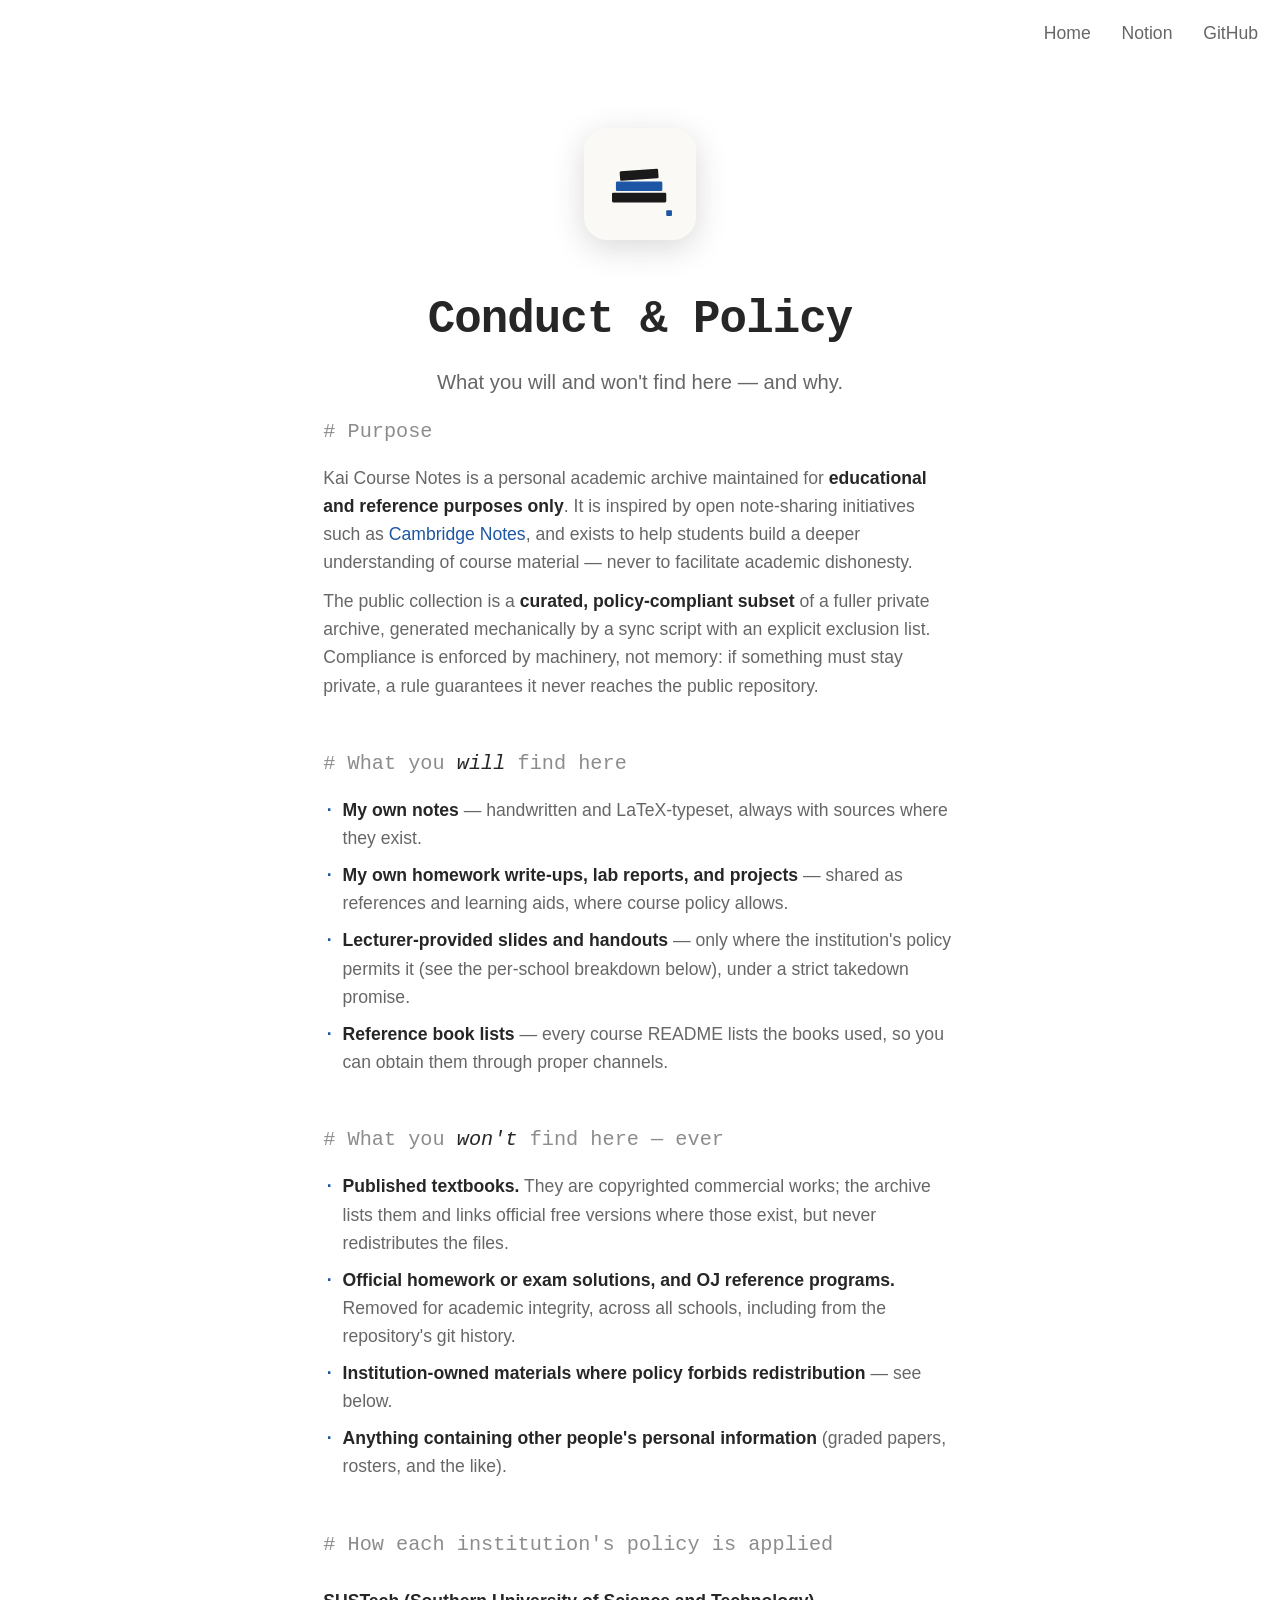
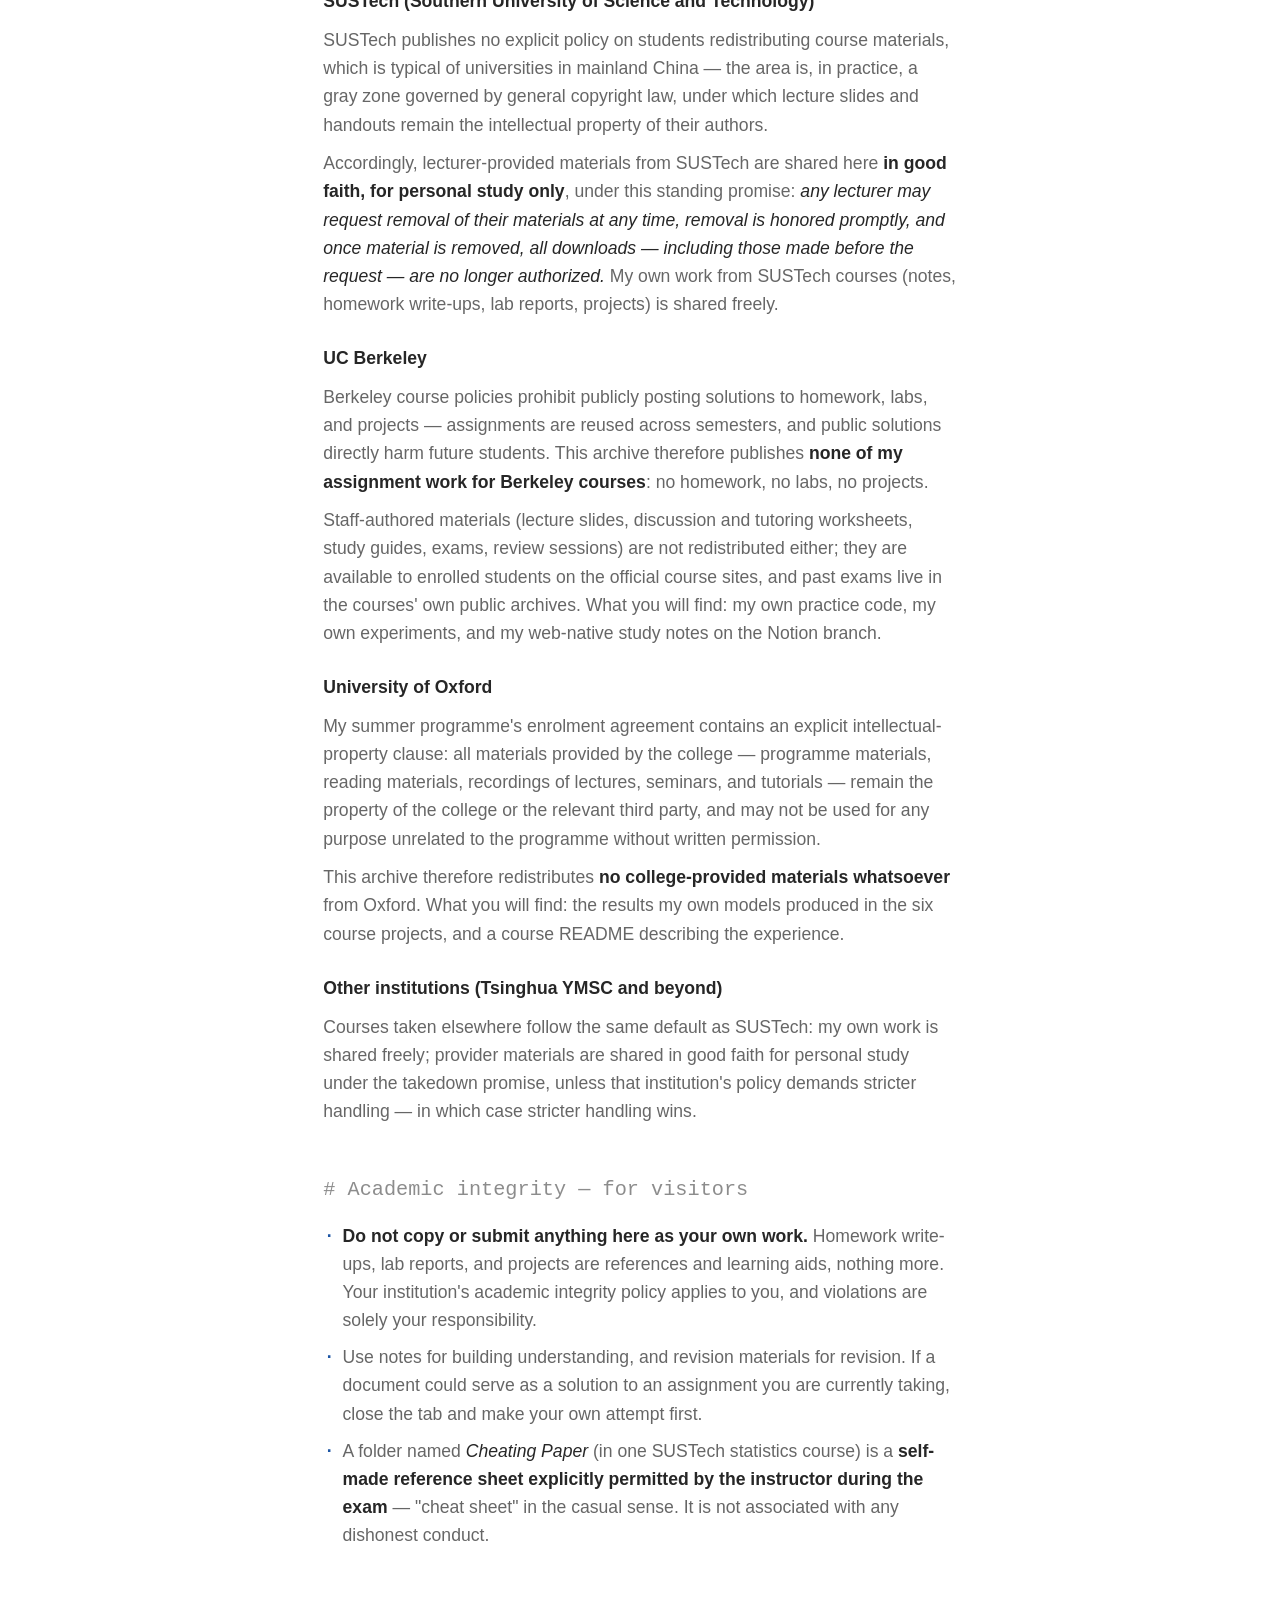
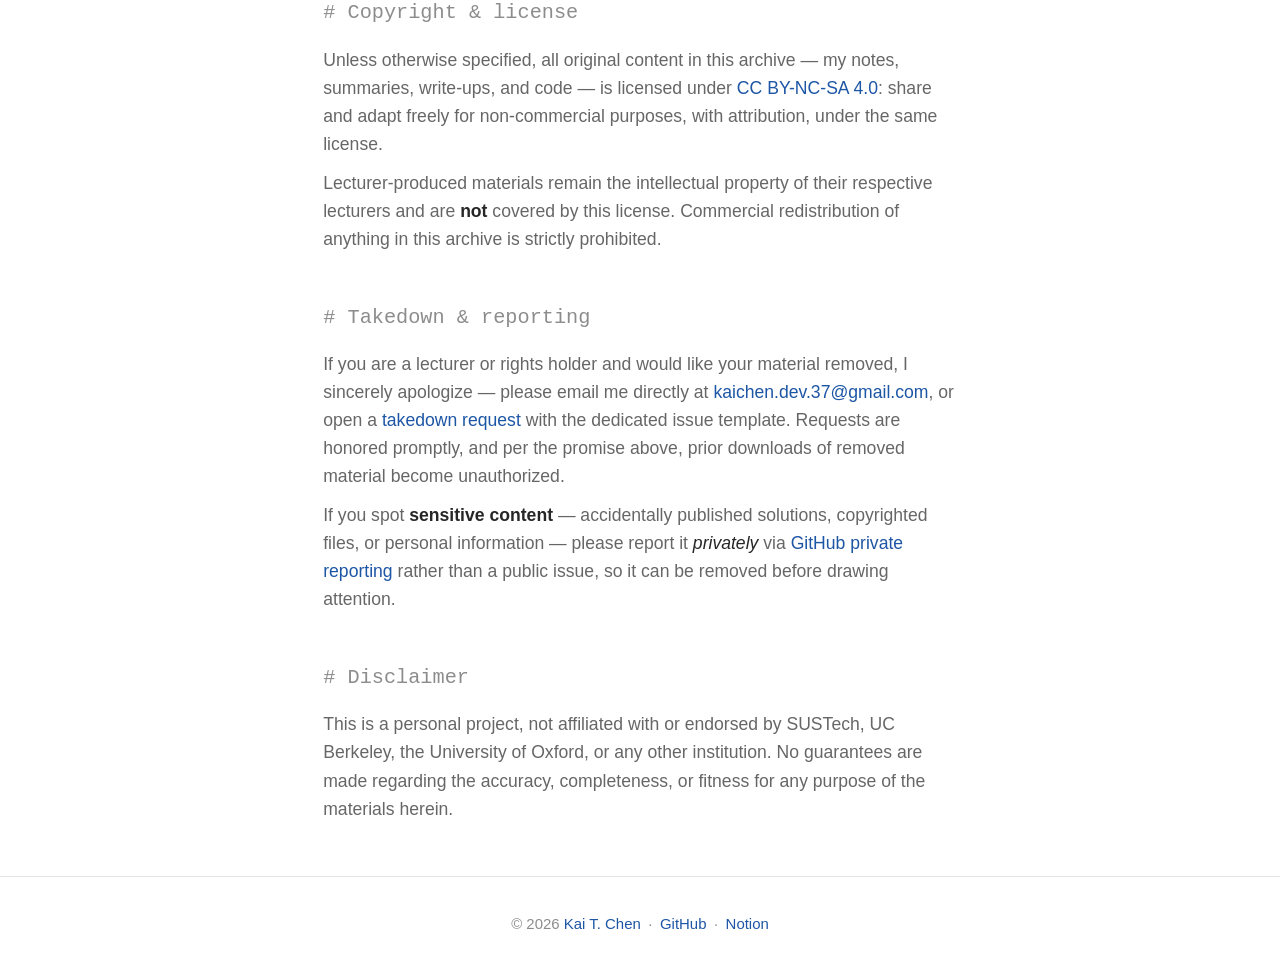
==== commit 7fcd2ee9: "Remove instructor contact section from Conduct & Policy page Delete the "For instructors & rights ho" ====
--- a/conduct.html
+++ b/conduct.html
@@ -111,12 +111,6 @@
 			<p>This is a personal project, not affiliated with or endorsed by SUSTech, UC Berkeley, the University of Oxford, or any other institution. No guarantees are made regarding the accuracy, completeness, or fitness for any purpose of the materials herein.</p>
 		</section>
 	</article>
-
-	<section id="contact">
-		<h3>For instructors &amp; rights holders</h3>
-		<p>If you would prefer that any of your material not appear here, I sincerely apologize — please email me, and it will be removed promptly.</p>
-		<a href="mailto:kaichen.dev.37@gmail.com" title="Email Kai" class="github">kaichen.dev.37@gmail.com</a>
-	</section>
 </main>
 
 
